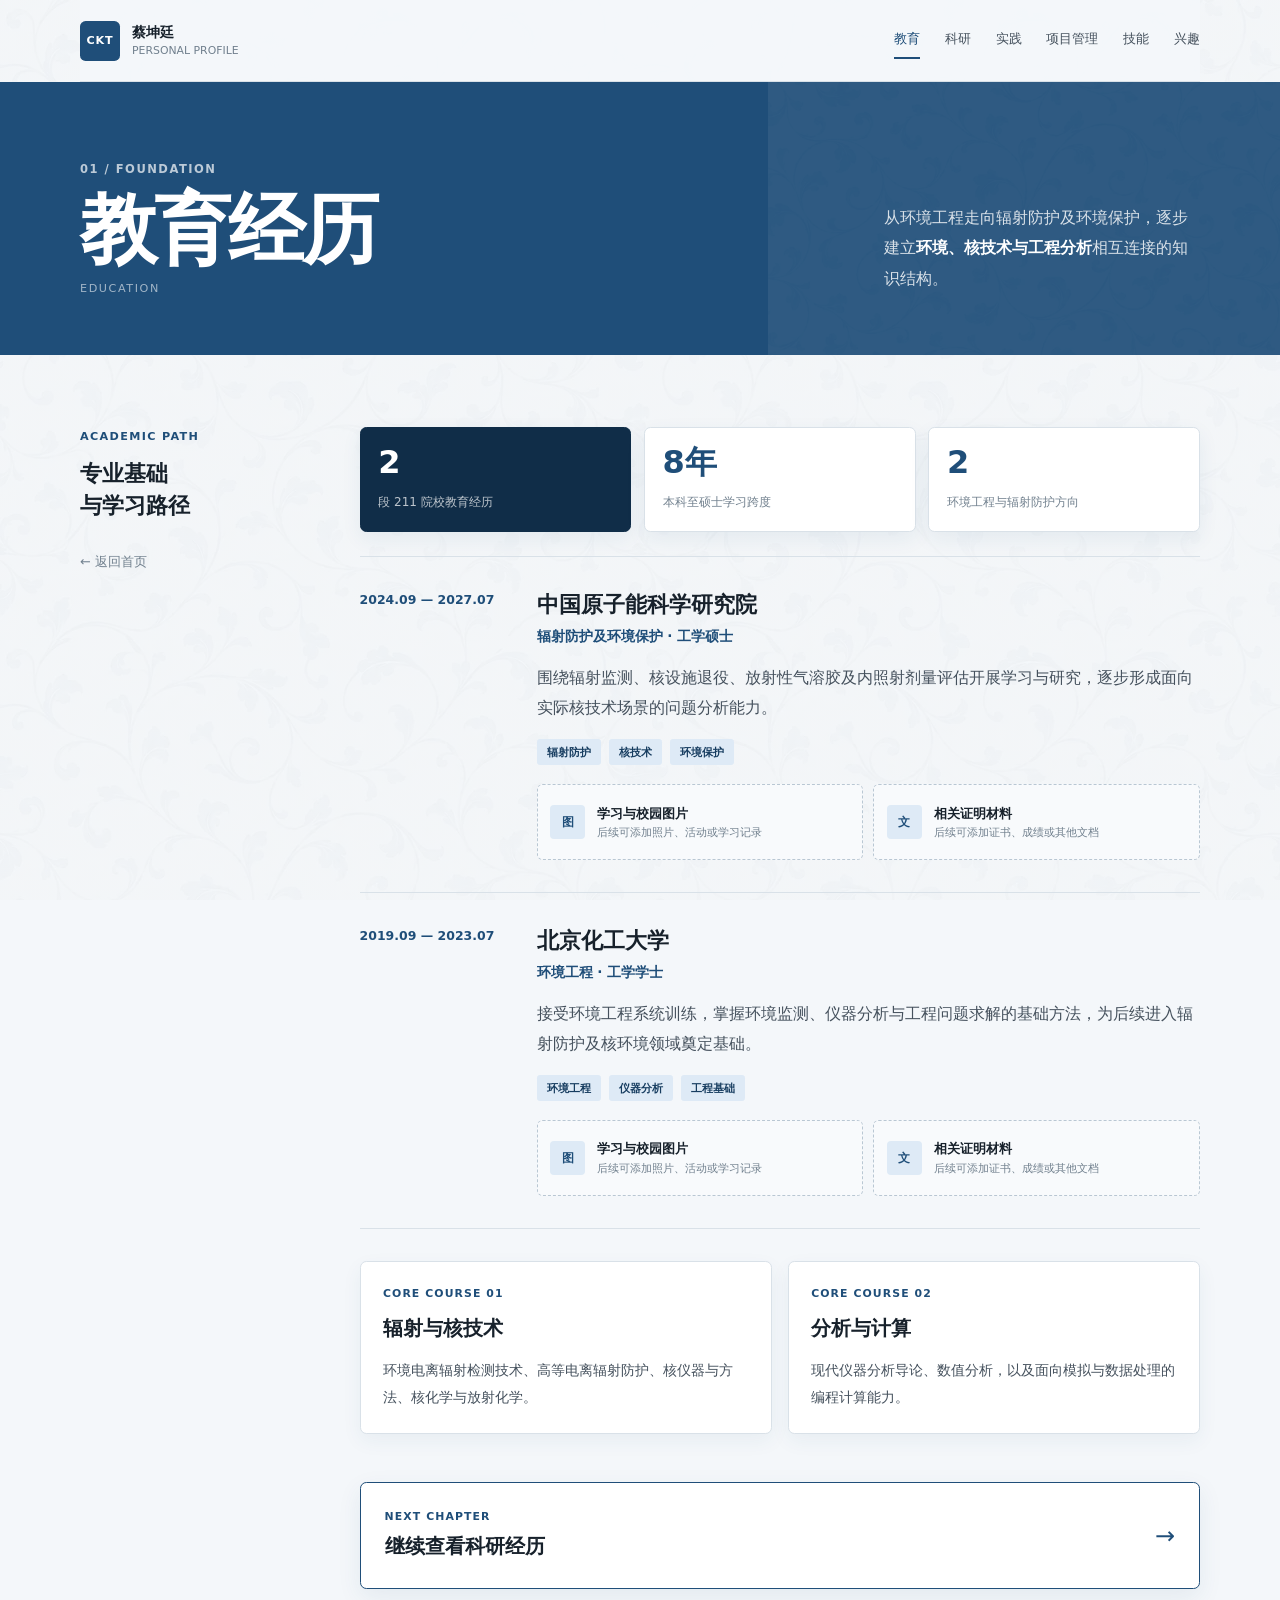
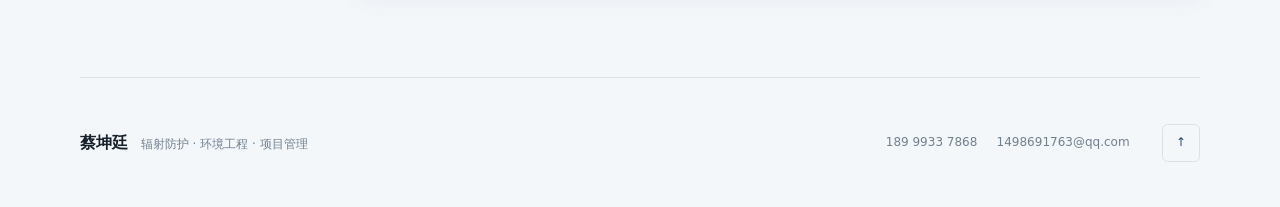
==== education.html @ 37e2d6f7 "Add personal resume website" ====
<!doctype html>
<html lang="zh-CN">
<head>
  <meta charset="utf-8">
  <meta name="viewport" content="width=device-width, initial-scale=1">
  <meta name="description" content="蔡坤廷的教育经历与专业课程。">
  <meta name="theme-color" content="#f6f9fc">
  <title>教育经历｜蔡坤廷</title>
  <link rel="icon" type="image/svg+xml" href="data:image/svg+xml,%3Csvg xmlns='http://www.w3.org/2000/svg' viewBox='0 0 64 64'%3E%3Crect width='64' height='64' rx='14' fill='%231F4E79'/%3E%3Cpath d='M18 17h28v7H26v9h17v7H26v7h20v7H18z' fill='white'/%3E%3C/svg%3E">
  <link rel="stylesheet" href="styles.css">
  <script src="script.js" defer></script>
</head>
<body class="inner-page">
  <header class="site-header">
    <a class="brand" href="index.html" aria-label="返回首页"><span class="brand-mark">CKT</span><span class="brand-text">蔡坤廷<br><small>PERSONAL PROFILE</small></span></a>
    <button class="menu-toggle" type="button" aria-label="打开导航菜单" aria-expanded="false" aria-controls="site-nav"><span></span><span></span></button>
    <nav class="site-nav" id="site-nav" aria-label="主要导航">
      <a href="education.html" aria-current="page">教育</a><a href="research.html">科研</a><a href="practice.html">实践</a><a href="project-management.html">项目管理</a><a href="skills.html">技能</a><a href="interests.html">兴趣</a>
    </nav>
  </header>
  <main>
    <section class="page-hero"><div class="shell page-hero-grid">
      <div><p class="page-kicker">01 / FOUNDATION</p><h1>教育经历<small>EDUCATION</small></h1></div>
      <p class="page-summary">从环境工程走向辐射防护及环境保护，逐步建立<strong>环境、核技术与工程分析</strong>相互连接的知识结构。</p>
    </div></section>
    <section class="shell content-shell">
      <aside class="section-aside"><div><p>ACADEMIC PATH</p><h2>专业基础<br>与学习路径</h2></div><a href="index.html">← 返回首页</a></aside>
      <div>
        <div class="metric-grid"><div class="metric"><strong>2</strong><span>段 211 院校教育经历</span></div><div class="metric"><strong>8年</strong><span>本科至硕士学习跨度</span></div><div class="metric"><strong>2</strong><span>环境工程与辐射防护方向</span></div></div>
        <div class="timeline">
          <article class="timeline-item"><time class="timeline-date">2024.09 — 2027.07</time><div class="timeline-body"><h3>中国原子能科学研究院</h3><h4>辐射防护及环境保护 · 工学硕士</h4><p>围绕辐射监测、核设施退役、放射性气溶胶及内照射剂量评估开展学习与研究，逐步形成面向实际核技术场景的问题分析能力。</p><div class="tag-row"><span class="tag">辐射防护</span><span class="tag">核技术</span><span class="tag">环境保护</span></div><div class="entry-resources"><div class="resource-placeholder resource-image"><span>学习与校园图片</span><small>后续可添加照片、活动或学习记录</small></div><div class="resource-placeholder resource-document"><span>相关证明材料</span><small>后续可添加证书、成绩或其他文档</small></div></div></div></article>
          <article class="timeline-item"><time class="timeline-date">2019.09 — 2023.07</time><div class="timeline-body"><h3>北京化工大学</h3><h4>环境工程 · 工学学士</h4><p>接受环境工程系统训练，掌握环境监测、仪器分析与工程问题求解的基础方法，为后续进入辐射防护及核环境领域奠定基础。</p><div class="tag-row"><span class="tag">环境工程</span><span class="tag">仪器分析</span><span class="tag">工程基础</span></div><div class="entry-resources"><div class="resource-placeholder resource-image"><span>学习与校园图片</span><small>后续可添加照片、活动或学习记录</small></div><div class="resource-placeholder resource-document"><span>相关证明材料</span><small>后续可添加证书、成绩或其他文档</small></div></div></div></article>
        </div>
        <div class="skill-groups" style="margin-top:2rem">
          <article class="skill-group"><p>CORE COURSE 01</p><h3>辐射与核技术</h3><p>环境电离辐射检测技术、高等电离辐射防护、核仪器与方法、核化学与放射化学。</p></article>
          <article class="skill-group"><p>CORE COURSE 02</p><h3>分析与计算</h3><p>现代仪器分析导论、数值分析，以及面向模拟与数据处理的编程计算能力。</p></article>
        </div>
        <a class="next-section" href="research.html"><div><p>NEXT CHAPTER</p><h3>继续查看科研经历</h3></div><span aria-hidden="true">→</span></a>
      </div>
    </section>
  </main>
  <footer class="site-footer shell"><div><strong>蔡坤廷</strong><span>辐射防护 · 环境工程 · 项目管理</span></div><div class="footer-contact"><a href="tel:18999337868">189 9933 7868</a><a href="mailto:1498691763@qq.com">1498691763@qq.com</a></div><a class="back-top" href="#top" aria-label="返回页面顶部">↑</a></footer>
</body>
</html>
---- styles.css ----
:root {
  --blue: #1f4e79;
  --blue-dark: #173d60;
  --blue-deep: #102d48;
  --blue-mid: #356f9c;
  --blue-light: #deeaf6;
  --blue-pale: #edf4f9;
  --brass: #ad8448;
  --ink: #17212b;
  --text: #45515d;
  --muted: #71808e;
  --paper: #f4f7fa;
  --white: #ffffff;
  --line: #d9e1e8;
  --shell: min(1120px, calc(100% - 48px));
}

* { box-sizing: border-box; }
html { scroll-behavior: smooth; }
body {
  margin: 0;
  min-width: 320px;
  color: var(--ink);
  background-color: var(--paper);
  background-image: linear-gradient(rgba(244,247,250,.91), rgba(244,247,250,.91)), url("tang-scroll-pattern.webp");
  background-size: auto, 640px 640px;
  background-attachment: fixed;
  font-family: "Microsoft YaHei", "PingFang SC", "Noto Sans CJK SC", system-ui, sans-serif;
  font-size: 16px;
  line-height: 1.75;
}
a { color: inherit; text-decoration: none; }
button, a { -webkit-tap-highlight-color: transparent; }
button { font: inherit; }
.shell { width: var(--shell); margin-inline: auto; }

.site-header {
  position: relative;
  z-index: 20;
  width: var(--shell);
  min-height: 82px;
  margin: 0 auto;
  display: flex;
  align-items: center;
  justify-content: space-between;
  border-bottom: 1px solid var(--line);
  background: rgba(244,247,250,.94);
}
.brand { display: inline-flex; align-items: center; gap: .75rem; }
.brand-mark {
  width: 2.5rem;
  height: 2.5rem;
  display: grid;
  place-items: center;
  border-radius: .35rem;
  background: var(--blue);
  color: #fff;
  font: 700 .7rem/1 system-ui, sans-serif;
  letter-spacing: .08em;
}
.brand-text { color: var(--ink); font-weight: 700; font-size: .88rem; line-height: 1.2; }
.brand-text small { color: var(--muted); font-size: .68rem; font-weight: 500; }
.site-nav { display: flex; align-items: center; gap: 1.55rem; }
.site-nav a { padding: .35rem 0; color: var(--text); font-size: .82rem; border-bottom: 2px solid transparent; }
.site-nav a:hover, .site-nav a:focus-visible, .site-nav a[aria-current="page"] { color: var(--blue); border-color: var(--blue); }
.menu-toggle {
  display: none;
  width: 2.65rem;
  height: 2.65rem;
  border: 1px solid var(--line);
  border-radius: .35rem;
  background: #fff;
  align-items: center;
  justify-content: center;
  flex-direction: column;
  gap: .35rem;
}
.menu-toggle span { width: 1.15rem; height: 1px; background: var(--ink); }

/* Homepage */
.hero-section { padding: 3.5rem 0; background: var(--blue); color: #fff; }
.simple-hero { display: grid; grid-template-columns: 240px minmax(0, 1fr); gap: clamp(2.5rem, 7vw, 6rem); align-items: center; }
.portrait-wrap { background: #fff; padding: .55rem; box-shadow: 0 18px 44px rgba(5,24,42,.28); }
.portrait-wrap img { display: block; width: 100%; height: auto; aspect-ratio: 3 / 4; object-fit: cover; object-position: center top; }
.hero-copy { max-width: 700px; }
.eyebrow { margin: 0 0 .65rem; color: var(--blue); font-size: .76rem; font-weight: 700; letter-spacing: .12em; }
.hero-section .eyebrow { color: rgba(255,255,255,.72); }
.hero-copy h1 { margin: 0; font-size: clamp(2.8rem, 6vw, 5rem); font-weight: 600; line-height: 1.15; letter-spacing: -.035em; }
.role-line { margin: .55rem 0 0; color: rgba(255,255,255,.8); font-size: 1rem; }
.personal-summary { margin-top: 2rem; padding: 1.25rem 1.35rem; border-left: 3px solid rgba(255,255,255,.75); background: rgba(10,38,62,.25); }
.personal-summary h2 { margin: 0 0 .45rem; font-size: 1rem; font-weight: 700; }
.personal-summary p { margin: 0; color: rgba(255,255,255,.82); line-height: 1.9; }
.contact-row { display: flex; flex-wrap: wrap; gap: .75rem 1.5rem; margin-top: 1.5rem; color: rgba(255,255,255,.84); font-size: .84rem; }
.contact-row a:hover { color: #fff; text-decoration: underline; }

.profile-section { position: relative; padding: 5.5rem 0; }
.section-heading { display: flex; align-items: end; justify-content: space-between; gap: 2rem; margin-bottom: 2rem; }
.section-heading h2 { margin: 0; font-size: clamp(2rem, 4vw, 3rem); font-weight: 600; line-height: 1.25; }
.section-heading h2::after { content: ""; display: block; width: 3rem; height: 3px; margin-top: .8rem; background: var(--brass); }
.section-heading > p { max-width: 330px; margin: 0; color: var(--muted); font-size: .9rem; text-align: right; }
.profile-grid { display: grid; grid-template-columns: repeat(3, 1fr); gap: 1rem; }
.profile-card {
  position: relative;
  min-height: 205px;
  display: flex;
  flex-direction: column;
  justify-content: space-between;
  padding: 1.4rem;
  border: 1px solid var(--line);
  border-radius: .45rem;
  background: var(--white);
  box-shadow: 0 8px 24px rgba(31,78,121,.08);
  transition: transform .2s ease, box-shadow .2s ease, border-color .2s ease;
}
.profile-card:hover { border-color: var(--blue); transform: translateY(-3px); box-shadow: 0 14px 32px rgba(31,78,121,.14); }
.card-index { color: var(--blue); font-size: .72rem; font-weight: 700; }
.profile-card h3 { margin: 0 0 .45rem; font-size: 1.35rem; font-weight: 600; }
.profile-card div > span { color: var(--muted); font-size: .84rem; line-height: 1.7; }
.profile-card i { position: absolute; top: 1.2rem; right: 1.35rem; color: var(--blue); font-style: normal; }
.profile-card:nth-child(2) { border-color: var(--blue-deep); background: var(--blue-deep); color: #fff; }
.profile-card:nth-child(2) .card-index, .profile-card:nth-child(2) i { color: #f0c986; }
.profile-card:nth-child(2) div > span { color: rgba(255,255,255,.7); }
.profile-card:nth-child(4) { border-color: #bdd0df; background: var(--blue-light); }
.home-note { position: relative; overflow: hidden; margin-bottom: 5.5rem; padding: 2rem; border-left: 6px solid var(--brass); background: var(--blue-deep); color: #fff; box-shadow: 0 14px 34px rgba(16,45,72,.18); }
.home-note::after { content: ""; position: absolute; inset: 0 0 0 58%; background: url("tang-scroll-pattern.webp") center / 420px repeat; opacity: .08; mix-blend-mode: screen; pointer-events: none; }
.home-note h2 { margin: 0 0 .55rem; font-size: 1.2rem; }
.home-note p { position: relative; z-index: 1; max-width: 860px; margin: 0; color: rgba(255,255,255,.82); }

/* Interior pages */
.page-hero { position: relative; overflow: hidden; padding: 4.8rem 0 3.8rem; background: var(--blue); color: #fff; }
.page-hero::after { content: ""; position: absolute; top: -30%; right: -8%; width: 48%; height: 170%; background: url("tang-scroll-pattern.webp") center / 470px repeat; opacity: .075; mix-blend-mode: screen; pointer-events: none; }
.page-hero-grid { position: relative; z-index: 1; }
.page-hero-grid { display: grid; grid-template-columns: minmax(0, 1fr) minmax(270px, .45fr); gap: clamp(2.5rem, 8vw, 7rem); align-items: end; }
.page-kicker { margin: 0 0 .8rem; color: rgba(255,255,255,.7); font-size: .72rem; font-weight: 700; letter-spacing: .13em; }
.page-hero h1 { margin: 0; font-size: clamp(3rem, 6vw, 5.5rem); font-weight: 600; line-height: 1; letter-spacing: -.04em; }
.page-hero h1 small { display: block; margin-top: .9rem; color: rgba(255,255,255,.58); font: 500 .7rem/1 system-ui, sans-serif; letter-spacing: .14em; }
.page-summary { margin: 0; color: rgba(255,255,255,.82); line-height: 1.9; }
.page-summary strong { color: #fff; }
.content-shell { display: grid; grid-template-columns: 190px minmax(0, 1fr); gap: clamp(2.5rem, 7vw, 6rem); padding: 4.5rem 0 5.5rem; }
.section-aside { position: sticky; top: 1.5rem; align-self: start; }
.section-aside p { margin: 0 0 .65rem; color: var(--blue); font-size: .7rem; font-weight: 700; letter-spacing: .12em; }
.section-aside h2 { margin: 0; font-size: 1.4rem; font-weight: 600; line-height: 1.45; }
.section-aside a { display: inline-block; margin-top: 1.8rem; color: var(--muted); font-size: .8rem; }
.section-aside a:hover { color: var(--blue); }
.metric-grid { display: grid; grid-template-columns: repeat(3, 1fr); gap: .8rem; margin-bottom: 1.5rem; }
.metric { min-height: 105px; display: flex; flex-direction: column; justify-content: space-between; padding: 1.1rem; border: 1px solid var(--line); border-radius: .4rem; background: #fff; box-shadow: 0 7px 20px rgba(31,78,121,.07); }
.metric strong { color: var(--blue); font-size: 2rem; font-weight: 600; line-height: 1; }
.metric span { color: var(--muted); font-size: .75rem; }
.metric:first-child { border-color: var(--blue-deep); background: var(--blue-deep); }
.metric:first-child strong { color: #fff; }
.metric:first-child span { color: rgba(255,255,255,.72); }
.timeline { border-top: 1px solid var(--line); }
.timeline-item { display: grid; grid-template-columns: 145px minmax(0, 1fr); gap: 2rem; padding: 2rem 0; border-bottom: 1px solid var(--line); }
.timeline-date { color: var(--blue); font-size: .78rem; font-weight: 700; }
.timeline-body h3 { margin: 0; font-size: 1.35rem; font-weight: 600; line-height: 1.5; }
.timeline-body h4 { margin: .25rem 0 0; color: var(--blue); font-size: .85rem; font-weight: 700; }
.timeline-body p { margin: .85rem 0 0; color: var(--text); line-height: 1.9; }
.tag-row { display: flex; flex-wrap: wrap; gap: .45rem; margin-top: 1rem; }
.tag { padding: .2rem .65rem; border-radius: .2rem; background: var(--blue-light); color: var(--blue-dark); font-size: .7rem; font-weight: 700; }
.entry-resources { display: grid; grid-template-columns: 1fr 1fr; gap: .65rem; margin-top: 1.15rem; }
.resource-placeholder {
  min-height: 76px;
  display: grid;
  grid-template-columns: 2.15rem 1fr;
  grid-template-rows: auto auto;
  column-gap: .75rem;
  align-content: center;
  padding: .8rem;
  border: 1px dashed #b9c7d3;
  border-radius: .35rem;
  background: #f8fafc;
}
.resource-placeholder::before {
  grid-row: 1 / 3;
  width: 2.15rem;
  height: 2.15rem;
  display: grid;
  place-items: center;
  align-self: center;
  border-radius: .25rem;
  background: var(--blue-light);
  color: var(--blue);
  font-size: .72rem;
  font-weight: 700;
}
.resource-image::before { content: "图"; }
.resource-document::before { content: "文"; }
.resource-placeholder span { color: var(--ink); font-size: .8rem; font-weight: 700; }
.resource-placeholder small { color: var(--muted); font-size: .7rem; line-height: 1.45; }
.skill-groups { display: grid; grid-template-columns: repeat(2, 1fr); gap: 1rem; }
.skill-group { padding: 1.4rem; border: 1px solid var(--line); border-radius: .4rem; background: #fff; box-shadow: 0 7px 20px rgba(31,78,121,.06); }
.skill-group p:first-child { margin: 0 0 .5rem; color: var(--blue); font-size: .68rem; font-weight: 700; letter-spacing: .1em; }
.skill-group h3 { margin: 0; font-size: 1.25rem; font-weight: 600; }
.skill-group > p:last-child { margin: .7rem 0 0; color: var(--text); font-size: .9rem; line-height: 1.85; }
.note-panel { padding: 1.5rem; border-left: 4px solid var(--brass); background: var(--blue-deep); color: #fff; box-shadow: 0 10px 26px rgba(16,45,72,.14); }
.note-panel h3 { margin: 0; font-size: 1.15rem; }
.note-panel p { margin: .5rem 0 0; color: rgba(255,255,255,.78); }
.next-section { display: grid; grid-template-columns: 1fr auto; align-items: center; gap: 2rem; margin-top: 3rem; padding: 1.5rem; border: 1px solid var(--blue); border-radius: .4rem; background: #fff; color: var(--ink); box-shadow: 0 8px 24px rgba(31,78,121,.08); }
.next-section:hover { background: var(--blue-light); }
.next-section p { margin: 0 0 .2rem; color: var(--blue); font-size: .68rem; font-weight: 700; letter-spacing: .1em; }
.next-section h3 { margin: 0; font-size: 1.25rem; font-weight: 600; }
.next-section > span { color: var(--blue); font-size: 1.5rem; }

.site-footer { min-height: 130px; display: grid; grid-template-columns: 1fr auto auto; align-items: center; gap: 2rem; border-top: 1px solid var(--line); color: var(--muted); }
.site-footer > div:first-child { display: flex; align-items: baseline; gap: .8rem; }
.site-footer strong { color: var(--ink); }
.site-footer span, .site-footer a { font-size: .75rem; }
.footer-contact { display: flex; gap: 1.2rem; }
.footer-contact a:hover { color: var(--blue); }
.back-top { width: 2.4rem; height: 2.4rem; display: grid; place-items: center; border: 1px solid var(--line); border-radius: .35rem; color: var(--blue); }

:focus-visible { outline: 2px solid var(--blue); outline-offset: 3px; }
@media (prefers-reduced-motion: reduce) { *, *::before, *::after { scroll-behavior: auto !important; } }

@media (max-width: 900px) {
  :root { --shell: min(100% - 36px, 740px); }
  .site-header { min-height: 76px; }
  .menu-toggle { display: flex; z-index: 22; }
  .site-nav { position: absolute; top: 66px; right: 0; width: min(320px, calc(100vw - 36px)); display: grid; gap: 0; padding: .55rem; border: 1px solid var(--line); border-radius: .4rem; background: #fff; opacity: 0; visibility: hidden; transform: translateY(-6px); }
  .site-nav.is-open { opacity: 1; visibility: visible; transform: translateY(0); }
  .site-nav a { padding: .8rem; border: 0; }
  .site-nav a:hover { background: var(--blue-light); }
  .menu-toggle[aria-expanded="true"] span:first-child { transform: translateY(3px) rotate(45deg); }
  .menu-toggle[aria-expanded="true"] span:last-child { transform: translateY(-3px) rotate(-45deg); }
  .simple-hero { grid-template-columns: 190px minmax(0, 1fr); gap: 2.5rem; }
  .profile-grid { grid-template-columns: repeat(2, 1fr); }
  .page-hero-grid { grid-template-columns: 1fr; gap: 1.8rem; }
  .content-shell { grid-template-columns: 1fr; gap: 2rem; }
  .section-aside { position: static; display: flex; align-items: end; justify-content: space-between; gap: 2rem; }
  .section-aside a { margin: 0; }
  .site-footer { grid-template-columns: 1fr auto; padding: 1.8rem 0; }
  .footer-contact { grid-column: 1 / -1; grid-row: 2; }
}

@media (max-width: 620px) {
  :root { --shell: calc(100% - 28px); }
  .brand-text { display: none; }
  .hero-section { padding: 2rem 0 2.5rem; }
  .simple-hero { grid-template-columns: 1fr; gap: 1.8rem; }
  .portrait-wrap { width: 150px; padding: .4rem; }
  .hero-copy h1 { font-size: 2.75rem; }
  .role-line { font-size: .9rem; }
  .personal-summary { margin-top: 1.5rem; padding-top: 1.2rem; }
  .personal-summary p { font-size: .94rem; }
  .profile-section { padding: 4rem 0; }
  .section-heading { align-items: start; flex-direction: column; gap: .55rem; }
  .section-heading > p { text-align: left; }
  .profile-grid { grid-template-columns: 1fr; }
  .profile-card { min-height: 175px; }
  .home-note { margin-bottom: 4rem; padding: 1.4rem; }
  .page-hero { padding: 3.5rem 0 3rem; }
  .page-hero h1 { font-size: 3rem; }
  .section-aside { align-items: start; flex-direction: column; gap: .8rem; }
  .metric-grid, .skill-groups { grid-template-columns: 1fr; }
  .timeline-item { grid-template-columns: 1fr; gap: .55rem; }
  .entry-resources { grid-template-columns: 1fr; }
  .site-footer > div:first-child { align-items: flex-start; flex-direction: column; gap: .15rem; }
  .footer-contact { flex-direction: column; gap: .2rem; }
}
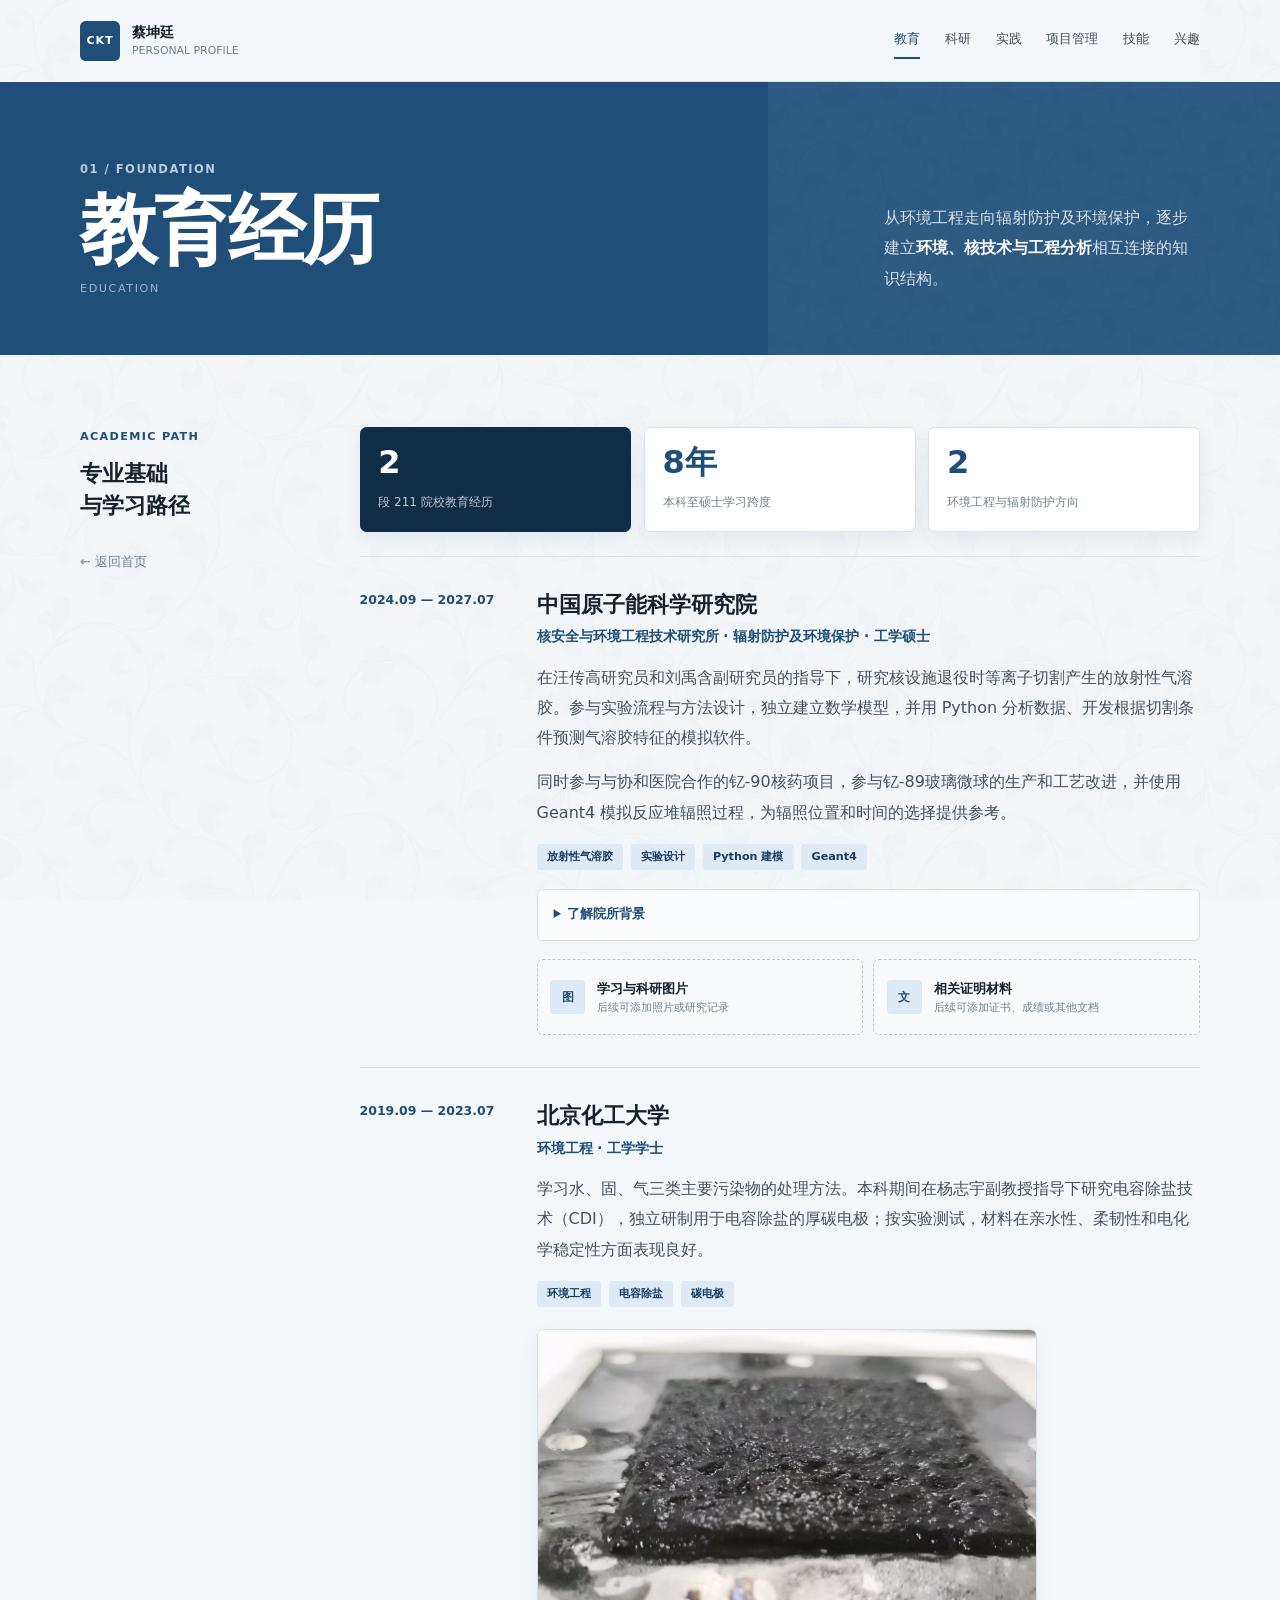
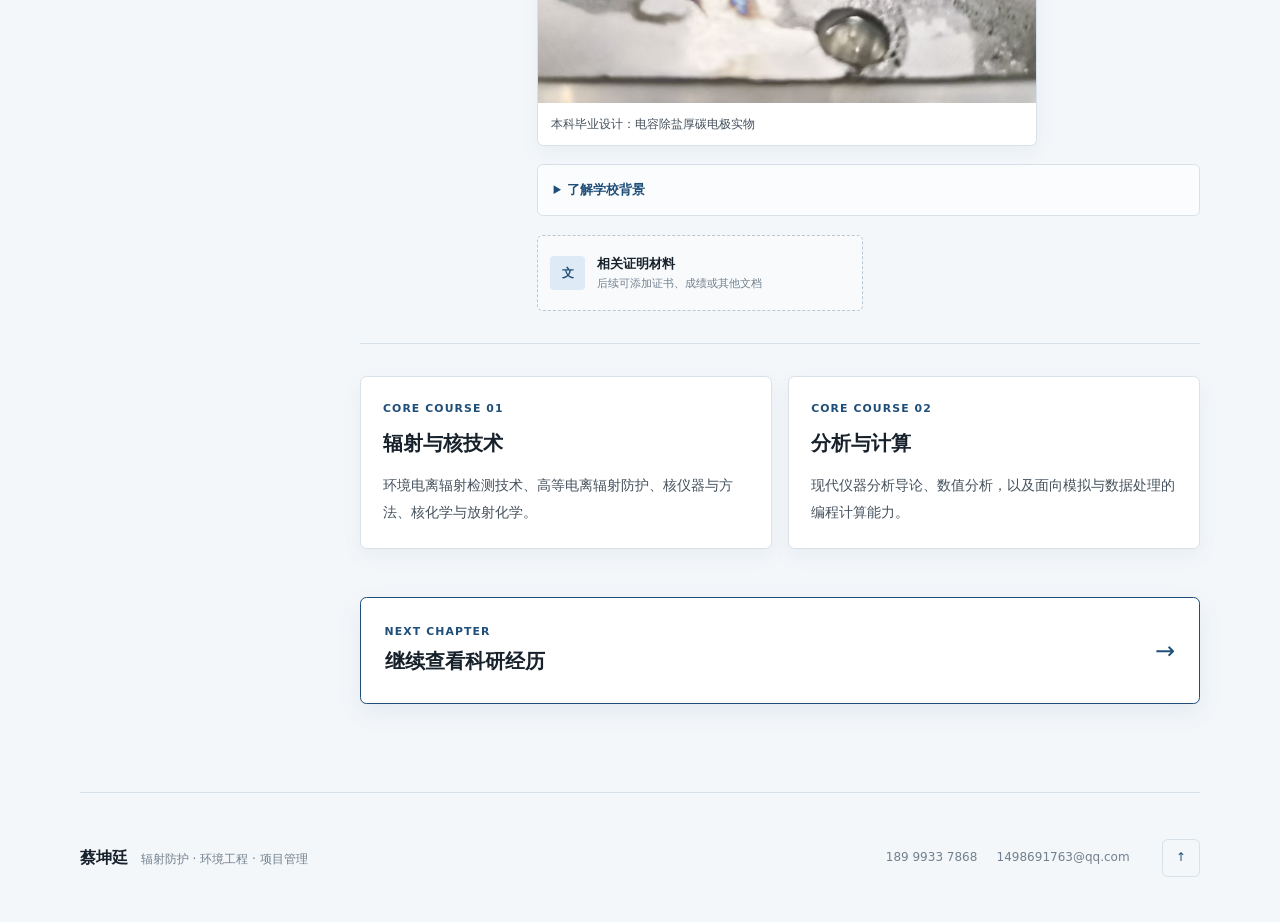
==== commit 23690970: "Add resume experience media and compressed editing sample" ====
--- a/education.html
+++ b/education.html
@@ -28,8 +28,8 @@
       <div>
         <div class="metric-grid"><div class="metric"><strong>2</strong><span>段 211 院校教育经历</span></div><div class="metric"><strong>8年</strong><span>本科至硕士学习跨度</span></div><div class="metric"><strong>2</strong><span>环境工程与辐射防护方向</span></div></div>
         <div class="timeline">
-          <article class="timeline-item"><time class="timeline-date">2024.09 — 2027.07</time><div class="timeline-body"><h3>中国原子能科学研究院</h3><h4>辐射防护及环境保护 · 工学硕士</h4><p>围绕辐射监测、核设施退役、放射性气溶胶及内照射剂量评估开展学习与研究，逐步形成面向实际核技术场景的问题分析能力。</p><div class="tag-row"><span class="tag">辐射防护</span><span class="tag">核技术</span><span class="tag">环境保护</span></div><div class="entry-resources"><div class="resource-placeholder resource-image"><span>学习与校园图片</span><small>后续可添加照片、活动或学习记录</small></div><div class="resource-placeholder resource-document"><span>相关证明材料</span><small>后续可添加证书、成绩或其他文档</small></div></div></div></article>
-          <article class="timeline-item"><time class="timeline-date">2019.09 — 2023.07</time><div class="timeline-body"><h3>北京化工大学</h3><h4>环境工程 · 工学学士</h4><p>接受环境工程系统训练，掌握环境监测、仪器分析与工程问题求解的基础方法，为后续进入辐射防护及核环境领域奠定基础。</p><div class="tag-row"><span class="tag">环境工程</span><span class="tag">仪器分析</span><span class="tag">工程基础</span></div><div class="entry-resources"><div class="resource-placeholder resource-image"><span>学习与校园图片</span><small>后续可添加照片、活动或学习记录</small></div><div class="resource-placeholder resource-document"><span>相关证明材料</span><small>后续可添加证书、成绩或其他文档</small></div></div></div></article>
+          <article class="timeline-item"><time class="timeline-date">2024.09 — 2027.07</time><div class="timeline-body"><h3>中国原子能科学研究院</h3><h4>核安全与环境工程技术研究所 · 辐射防护及环境保护 · 工学硕士</h4><p>在汪传高研究员和刘禹含副研究员的指导下，研究核设施退役时等离子切割产生的放射性气溶胶。参与实验流程与方法设计，独立建立数学模型，并用 Python 分析数据、开发根据切割条件预测气溶胶特征的模拟软件。</p><p>同时参与与协和医院合作的钇-90核药项目，参与钇-89玻璃微球的生产和工艺改进，并使用 Geant4 模拟反应堆辐照过程，为辐照位置和时间的选择提供参考。</p><div class="tag-row"><span class="tag">放射性气溶胶</span><span class="tag">实验设计</span><span class="tag">Python 建模</span><span class="tag">Geant4</span></div><details class="supporting-details"><summary>了解院所背景</summary><p>中国原子能科学研究院创建于1950年，是我国核科学技术的重要科研基地。核安全与环境工程技术研究所于2024年由原核安全研究所和原退役治理工程技术中心重组成立，研究与服务领域包括核与辐射安全、核应急、退役治理及放射性废物处理等。</p></details><div class="entry-resources"><div class="resource-placeholder resource-image"><span>学习与科研图片</span><small>后续可添加照片或研究记录</small></div><div class="resource-placeholder resource-document"><span>相关证明材料</span><small>后续可添加证书、成绩或其他文档</small></div></div></div></article>
+          <article class="timeline-item"><time class="timeline-date">2019.09 — 2023.07</time><div class="timeline-body"><h3>北京化工大学</h3><h4>环境工程 · 工学学士</h4><p>学习水、固、气三类主要污染物的处理方法。本科期间在杨志宇副教授指导下研究电容除盐技术（CDI），独立研制用于电容除盐的厚碳电极；按实验测试，材料在亲水性、柔韧性和电化学稳定性方面表现良好。</p><div class="tag-row"><span class="tag">环境工程</span><span class="tag">电容除盐</span><span class="tag">碳电极</span></div><div class="media-gallery media-gallery--single"><figure><a href="assets/photos/cdi-carbon-electrode.jpg" target="_blank" rel="noopener"><img src="assets/photos/cdi-carbon-electrode.jpg" alt="本科毕业设计研制的电容除盐厚碳电极实物" width="1504" height="1122" loading="lazy" decoding="async"></a><figcaption>本科毕业设计：电容除盐厚碳电极实物</figcaption></figure></div><details class="supporting-details"><summary>了解学校背景</summary><p>北京化工大学创办于1958年，是教育部直属的全国重点大学、国家“211工程”和“双一流”建设高校。</p></details><div class="entry-resources"><div class="resource-placeholder resource-document"><span>相关证明材料</span><small>后续可添加证书、成绩或其他文档</small></div></div></div></article>
         </div>
         <div class="skill-groups" style="margin-top:2rem">
           <article class="skill-group"><p>CORE COURSE 01</p><h3>辐射与核技术</h3><p>环境电离辐射检测技术、高等电离辐射防护、核仪器与方法、核化学与放射化学。</p></article>
--- a/styles.css
+++ b/styles.css
@@ -187,6 +187,18 @@
 .resource-document::before { content: "文"; }
 .resource-placeholder span { color: var(--ink); font-size: .8rem; font-weight: 700; }
 .resource-placeholder small { color: var(--muted); font-size: .7rem; line-height: 1.45; }
+.media-gallery { display: grid; grid-template-columns: repeat(2, minmax(0, 1fr)); gap: .85rem; margin-top: 1.35rem; }
+.media-gallery--single { grid-template-columns: minmax(0, 500px); }
+.media-gallery figure { min-width: 0; margin: 0; overflow: hidden; border: 1px solid var(--line); border-radius: .4rem; background: #fff; box-shadow: 0 7px 20px rgba(31,78,121,.06); }
+.media-gallery a { display: block; aspect-ratio: 4 / 3; overflow: hidden; background: var(--blue-pale); }
+.media-gallery img { display: block; width: 100%; height: 100%; object-fit: cover; transition: transform .2s ease; }
+.media-gallery a:hover img { transform: scale(1.025); }
+.media-gallery figcaption { padding: .7rem .85rem; color: var(--text); font-size: .78rem; line-height: 1.55; }
+.media-gallery--poster a { aspect-ratio: 3 / 4; }
+.media-gallery--poster img { object-fit: contain; }
+.supporting-details { margin-top: 1.15rem; padding: .85rem 1rem; border: 1px solid var(--line); border-radius: .35rem; background: rgba(255,255,255,.7); }
+.supporting-details summary { color: var(--blue); font-size: .82rem; font-weight: 700; cursor: pointer; }
+.supporting-details p { margin: .7rem 0 0; font-size: .88rem; }
 .skill-groups { display: grid; grid-template-columns: repeat(2, 1fr); gap: 1rem; }
 .skill-group { padding: 1.4rem; border: 1px solid var(--line); border-radius: .4rem; background: #fff; box-shadow: 0 7px 20px rgba(31,78,121,.06); }
 .skill-group p:first-child { margin: 0 0 .5rem; color: var(--blue); font-size: .68rem; font-weight: 700; letter-spacing: .1em; }
@@ -195,6 +207,13 @@
 .note-panel { padding: 1.5rem; border-left: 4px solid var(--brass); background: var(--blue-deep); color: #fff; box-shadow: 0 10px 26px rgba(16,45,72,.14); }
 .note-panel h3 { margin: 0; font-size: 1.15rem; }
 .note-panel p { margin: .5rem 0 0; color: rgba(255,255,255,.78); }
+.work-sample { margin-top: 2.5rem; padding: 1.4rem; border: 1px solid var(--line); border-radius: .45rem; background: #fff; box-shadow: 0 8px 24px rgba(31,78,121,.08); }
+.work-sample-heading { display: flex; align-items: end; justify-content: space-between; gap: 1rem; }
+.work-sample .page-kicker { margin-bottom: .25rem; color: var(--blue); }
+.work-sample h3 { margin: 0; font-size: 1.4rem; line-height: 1.4; }
+.work-sample-heading > span { color: var(--muted); font-size: .78rem; white-space: nowrap; }
+.work-sample > p { max-width: 700px; margin: .75rem 0 1.1rem; color: var(--text); font-size: .9rem; }
+.work-sample video { display: block; width: 100%; height: auto; aspect-ratio: 16 / 9; border-radius: .25rem; background: #0e1720; }
 .next-section { display: grid; grid-template-columns: 1fr auto; align-items: center; gap: 2rem; margin-top: 3rem; padding: 1.5rem; border: 1px solid var(--blue); border-radius: .4rem; background: #fff; color: var(--ink); box-shadow: 0 8px 24px rgba(31,78,121,.08); }
 .next-section:hover { background: var(--blue-light); }
 .next-section p { margin: 0 0 .2rem; color: var(--blue); font-size: .68rem; font-weight: 700; letter-spacing: .1em; }
@@ -254,6 +273,10 @@
   .metric-grid, .skill-groups { grid-template-columns: 1fr; }
   .timeline-item { grid-template-columns: 1fr; gap: .55rem; }
   .entry-resources { grid-template-columns: 1fr; }
+  .media-gallery { grid-template-columns: 1fr; }
+  .media-gallery--single { grid-template-columns: 1fr; }
+  .work-sample { padding: 1rem; }
+  .work-sample-heading { align-items: start; flex-direction: column; gap: .25rem; }
   .site-footer > div:first-child { align-items: flex-start; flex-direction: column; gap: .15rem; }
   .footer-contact { flex-direction: column; gap: .2rem; }
 }
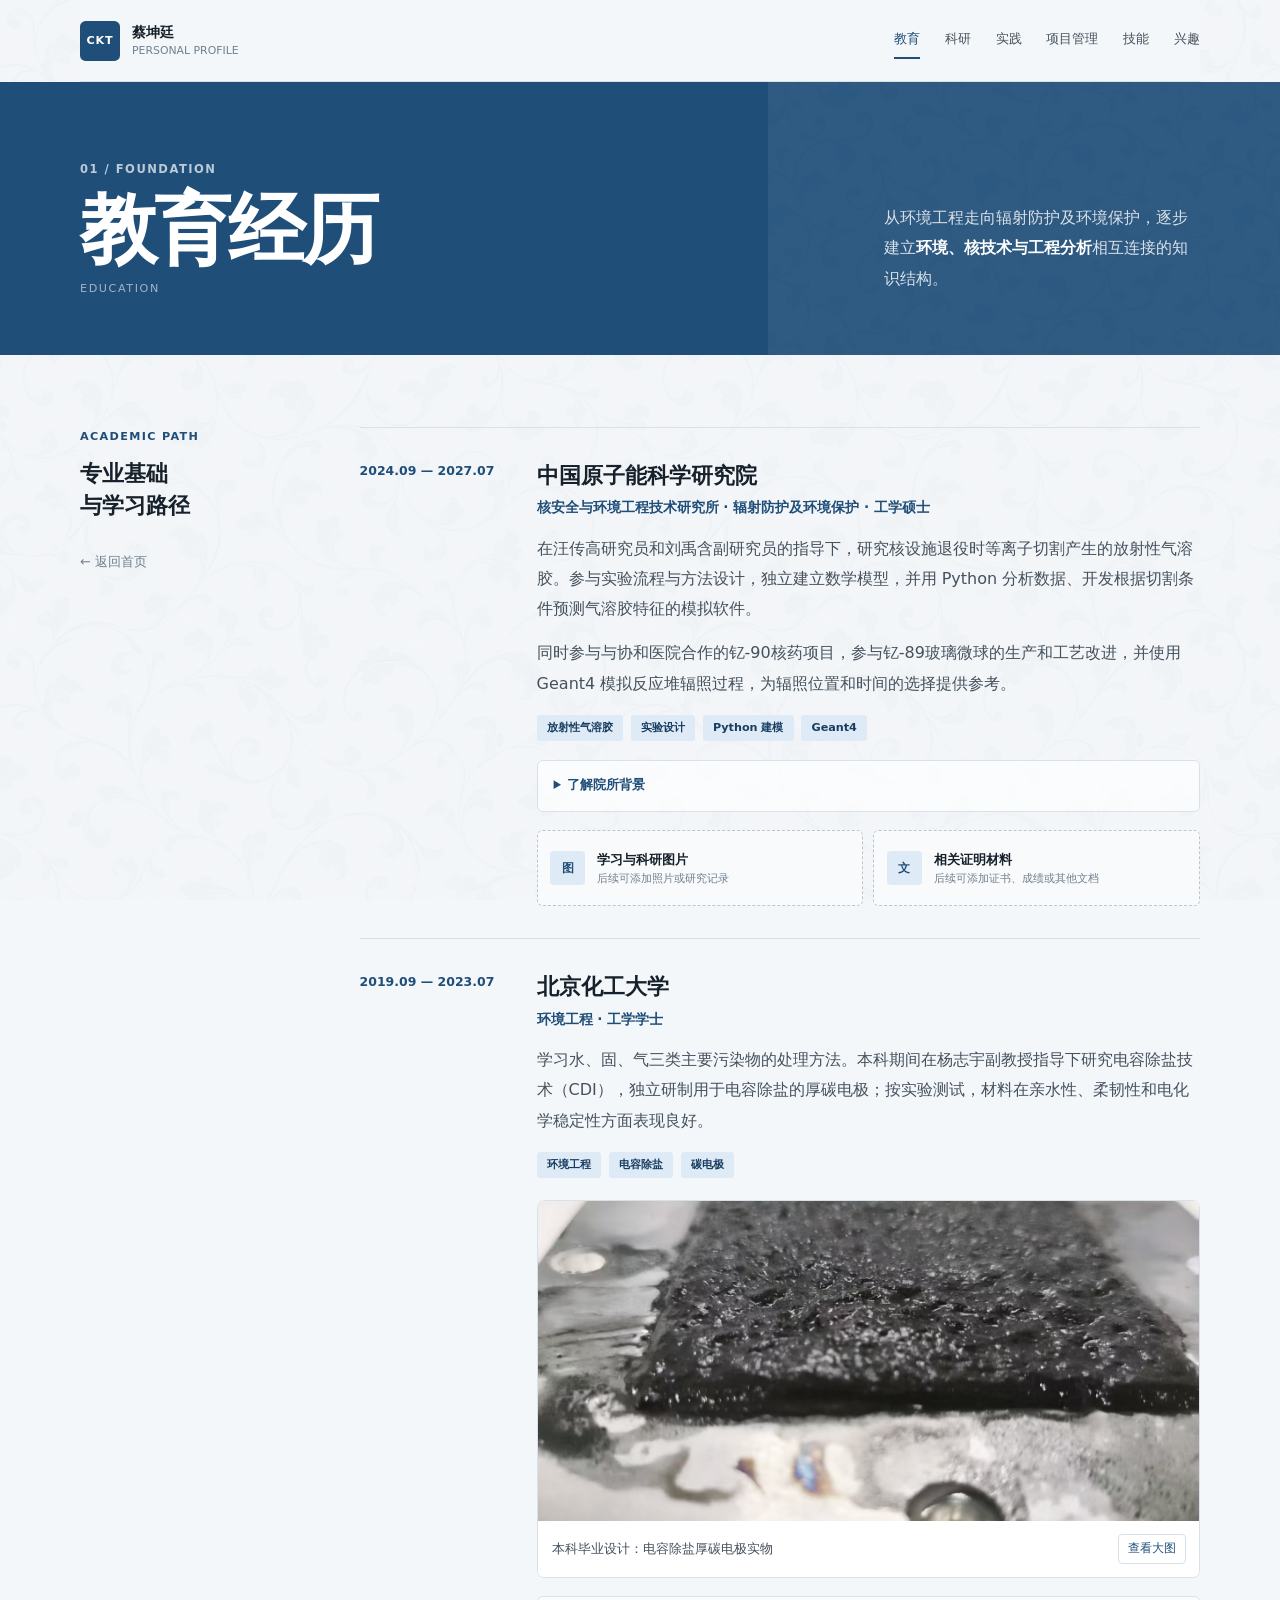
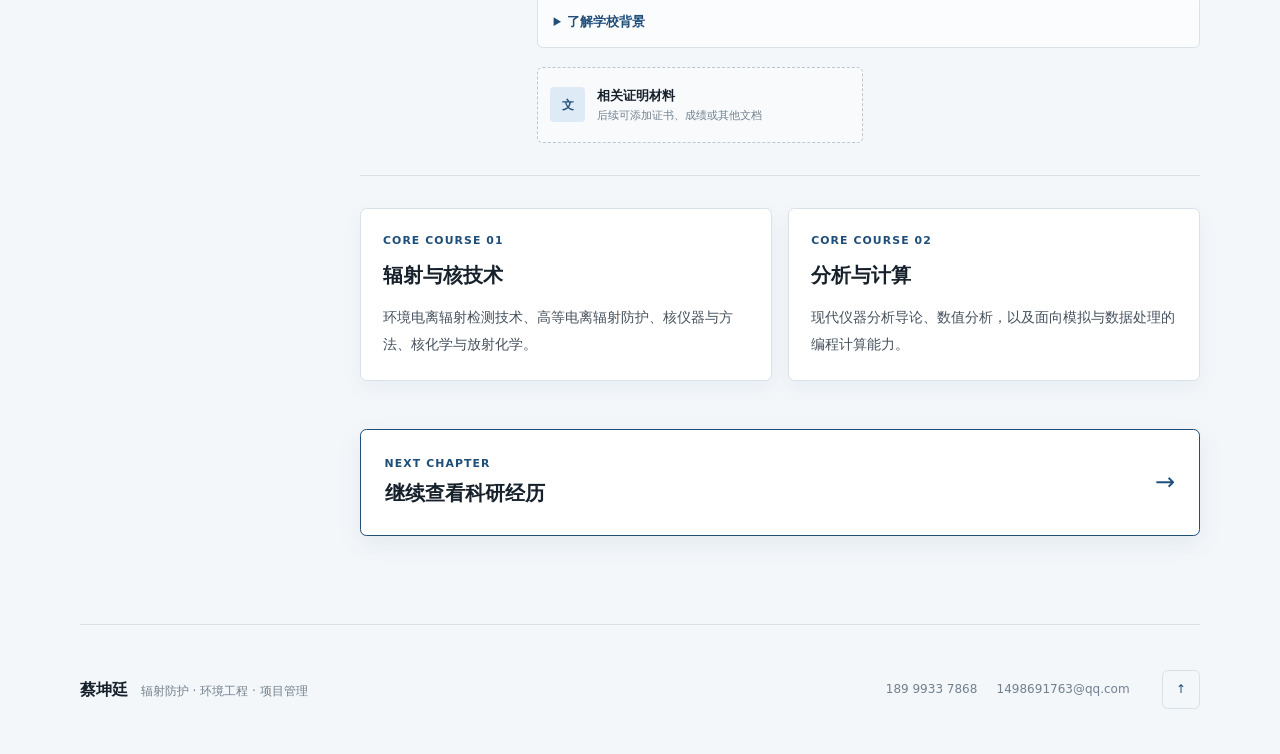
==== commit a8a57ab2: "Refine project page and add interactive media galleries" ====
--- a/education.html
+++ b/education.html
@@ -7,8 +7,8 @@
   <meta name="theme-color" content="#f6f9fc">
   <title>教育经历｜蔡坤廷</title>
   <link rel="icon" type="image/svg+xml" href="data:image/svg+xml,%3Csvg xmlns='http://www.w3.org/2000/svg' viewBox='0 0 64 64'%3E%3Crect width='64' height='64' rx='14' fill='%231F4E79'/%3E%3Cpath d='M18 17h28v7H26v9h17v7H26v7h20v7H18z' fill='white'/%3E%3C/svg%3E">
-  <link rel="stylesheet" href="styles.css">
-  <script src="script.js" defer></script>
+<link rel="stylesheet" href="styles.css?v=4">
+<script src="script.js?v=3" defer></script>
 </head>
 <body class="inner-page">
   <header class="site-header">
@@ -26,10 +26,9 @@
     <section class="shell content-shell">
       <aside class="section-aside"><div><p>ACADEMIC PATH</p><h2>专业基础<br>与学习路径</h2></div><a href="index.html">← 返回首页</a></aside>
       <div>
-        <div class="metric-grid"><div class="metric"><strong>2</strong><span>段 211 院校教育经历</span></div><div class="metric"><strong>8年</strong><span>本科至硕士学习跨度</span></div><div class="metric"><strong>2</strong><span>环境工程与辐射防护方向</span></div></div>
         <div class="timeline">
           <article class="timeline-item"><time class="timeline-date">2024.09 — 2027.07</time><div class="timeline-body"><h3>中国原子能科学研究院</h3><h4>核安全与环境工程技术研究所 · 辐射防护及环境保护 · 工学硕士</h4><p>在汪传高研究员和刘禹含副研究员的指导下，研究核设施退役时等离子切割产生的放射性气溶胶。参与实验流程与方法设计，独立建立数学模型，并用 Python 分析数据、开发根据切割条件预测气溶胶特征的模拟软件。</p><p>同时参与与协和医院合作的钇-90核药项目，参与钇-89玻璃微球的生产和工艺改进，并使用 Geant4 模拟反应堆辐照过程，为辐照位置和时间的选择提供参考。</p><div class="tag-row"><span class="tag">放射性气溶胶</span><span class="tag">实验设计</span><span class="tag">Python 建模</span><span class="tag">Geant4</span></div><details class="supporting-details"><summary>了解院所背景</summary><p>中国原子能科学研究院创建于1950年，是我国核科学技术的重要科研基地。核安全与环境工程技术研究所于2024年由原核安全研究所和原退役治理工程技术中心重组成立，研究与服务领域包括核与辐射安全、核应急、退役治理及放射性废物处理等。</p></details><div class="entry-resources"><div class="resource-placeholder resource-image"><span>学习与科研图片</span><small>后续可添加照片或研究记录</small></div><div class="resource-placeholder resource-document"><span>相关证明材料</span><small>后续可添加证书、成绩或其他文档</small></div></div></div></article>
-          <article class="timeline-item"><time class="timeline-date">2019.09 — 2023.07</time><div class="timeline-body"><h3>北京化工大学</h3><h4>环境工程 · 工学学士</h4><p>学习水、固、气三类主要污染物的处理方法。本科期间在杨志宇副教授指导下研究电容除盐技术（CDI），独立研制用于电容除盐的厚碳电极；按实验测试，材料在亲水性、柔韧性和电化学稳定性方面表现良好。</p><div class="tag-row"><span class="tag">环境工程</span><span class="tag">电容除盐</span><span class="tag">碳电极</span></div><div class="media-gallery media-gallery--single"><figure><a href="assets/photos/cdi-carbon-electrode.jpg" target="_blank" rel="noopener"><img src="assets/photos/cdi-carbon-electrode.jpg" alt="本科毕业设计研制的电容除盐厚碳电极实物" width="1504" height="1122" loading="lazy" decoding="async"></a><figcaption>本科毕业设计：电容除盐厚碳电极实物</figcaption></figure></div><details class="supporting-details"><summary>了解学校背景</summary><p>北京化工大学创办于1958年，是教育部直属的全国重点大学、国家“211工程”和“双一流”建设高校。</p></details><div class="entry-resources"><div class="resource-placeholder resource-document"><span>相关证明材料</span><small>后续可添加证书、成绩或其他文档</small></div></div></div></article>
+          <article class="timeline-item"><time class="timeline-date">2019.09 — 2023.07</time><div class="timeline-body"><h3>北京化工大学</h3><h4>环境工程 · 工学学士</h4><p>学习水、固、气三类主要污染物的处理方法。本科期间在杨志宇副教授指导下研究电容除盐技术（CDI），独立研制用于电容除盐的厚碳电极；按实验测试，材料在亲水性、柔韧性和电化学稳定性方面表现良好。</p><div class="tag-row"><span class="tag">环境工程</span><span class="tag">电容除盐</span><span class="tag">碳电极</span></div><div class="media-gallery" aria-label="本科毕业设计图片"><figure><img src="assets/photos/cdi-carbon-electrode.jpg" alt="本科毕业设计研制的电容除盐厚碳电极实物" width="1504" height="1122" loading="lazy" decoding="async"><figcaption>本科毕业设计：电容除盐厚碳电极实物</figcaption></figure></div><details class="supporting-details"><summary>了解学校背景</summary><p>北京化工大学创办于1958年，是教育部直属的全国重点大学、国家“211工程”和“双一流”建设高校。</p></details><div class="entry-resources"><div class="resource-placeholder resource-document"><span>相关证明材料</span><small>后续可添加证书、成绩或其他文档</small></div></div></div></article>
         </div>
         <div class="skill-groups" style="margin-top:2rem">
           <article class="skill-group"><p>CORE COURSE 01</p><h3>辐射与核技术</h3><p>环境电离辐射检测技术、高等电离辐射防护、核仪器与方法、核化学与放射化学。</p></article>
--- a/styles.css
+++ b/styles.css
@@ -122,7 +122,7 @@
 .profile-card:nth-child(2) div > span { color: rgba(255,255,255,.7); }
 .profile-card:nth-child(4) { border-color: #bdd0df; background: var(--blue-light); }
 .home-note { position: relative; overflow: hidden; margin-bottom: 5.5rem; padding: 2rem; border-left: 6px solid var(--brass); background: var(--blue-deep); color: #fff; box-shadow: 0 14px 34px rgba(16,45,72,.18); }
-.home-note::after { content: ""; position: absolute; inset: 0 0 0 58%; background: url("tang-scroll-pattern.webp") center / 420px repeat; opacity: .08; mix-blend-mode: screen; pointer-events: none; }
+.home-note::after { content: ""; position: absolute; inset: 0; background: url("tang-scroll-pattern.webp") center / 420px repeat; opacity: .08; mix-blend-mode: screen; pointer-events: none; }
 .home-note h2 { margin: 0 0 .55rem; font-size: 1.2rem; }
 .home-note p { position: relative; z-index: 1; max-width: 860px; margin: 0; color: rgba(255,255,255,.82); }
 
@@ -137,6 +137,7 @@
 .page-summary { margin: 0; color: rgba(255,255,255,.82); line-height: 1.9; }
 .page-summary strong { color: #fff; }
 .content-shell { display: grid; grid-template-columns: 190px minmax(0, 1fr); gap: clamp(2.5rem, 7vw, 6rem); padding: 4.5rem 0 5.5rem; }
+.content-shell > div { min-width: 0; }
 .section-aside { position: sticky; top: 1.5rem; align-self: start; }
 .section-aside p { margin: 0 0 .65rem; color: var(--blue); font-size: .7rem; font-weight: 700; letter-spacing: .12em; }
 .section-aside h2 { margin: 0; font-size: 1.4rem; font-weight: 600; line-height: 1.45; }
@@ -150,8 +151,9 @@
 .metric:first-child strong { color: #fff; }
 .metric:first-child span { color: rgba(255,255,255,.72); }
 .timeline { border-top: 1px solid var(--line); }
-.timeline-item { display: grid; grid-template-columns: 145px minmax(0, 1fr); gap: 2rem; padding: 2rem 0; border-bottom: 1px solid var(--line); }
+.timeline-item { display: grid; grid-template-columns: 145px minmax(0, 1fr); gap: 2rem; min-width: 0; padding: 2rem 0; border-bottom: 1px solid var(--line); }
 .timeline-date { color: var(--blue); font-size: .78rem; font-weight: 700; }
+.timeline-body { min-width: 0; }
 .timeline-body h3 { margin: 0; font-size: 1.35rem; font-weight: 600; line-height: 1.5; }
 .timeline-body h4 { margin: .25rem 0 0; color: var(--blue); font-size: .85rem; font-weight: 700; }
 .timeline-body p { margin: .85rem 0 0; color: var(--text); line-height: 1.9; }
@@ -187,15 +189,29 @@
 .resource-document::before { content: "文"; }
 .resource-placeholder span { color: var(--ink); font-size: .8rem; font-weight: 700; }
 .resource-placeholder small { color: var(--muted); font-size: .7rem; line-height: 1.45; }
-.media-gallery { display: grid; grid-template-columns: repeat(2, minmax(0, 1fr)); gap: .85rem; margin-top: 1.35rem; }
-.media-gallery--single { grid-template-columns: minmax(0, 500px); }
-.media-gallery figure { min-width: 0; margin: 0; overflow: hidden; border: 1px solid var(--line); border-radius: .4rem; background: #fff; box-shadow: 0 7px 20px rgba(31,78,121,.06); }
-.media-gallery a { display: block; aspect-ratio: 4 / 3; overflow: hidden; background: var(--blue-pale); }
-.media-gallery img { display: block; width: 100%; height: 100%; object-fit: cover; transition: transform .2s ease; }
-.media-gallery a:hover img { transform: scale(1.025); }
-.media-gallery figcaption { padding: .7rem .85rem; color: var(--text); font-size: .78rem; line-height: 1.55; }
-.media-gallery--poster a { aspect-ratio: 3 / 4; }
-.media-gallery--poster img { object-fit: contain; }
+.media-gallery { position: relative; width: 100%; max-width: 100%; margin-top: 1.35rem; overflow: hidden; border-radius: .45rem; }
+.carousel-track { display: flex; align-items: stretch; gap: .85rem; transition: transform .55s ease; will-change: transform; }
+.media-gallery figure { flex: 0 0 50%; min-width: 0; margin: 0; overflow: hidden; border: 1px solid var(--line); border-radius: .4rem; background: #fff; opacity: .48; filter: blur(3px); transform: scale(.93); transition: opacity .55s ease, filter .55s ease, transform .55s ease; }
+.media-gallery figure.is-active { opacity: 1; filter: none; transform: scale(1); box-shadow: 0 10px 28px rgba(31,78,121,.14); }
+.media-gallery.is-single figure { flex-basis: 100%; }
+.media-gallery img { display: block; width: 100%; height: clamp(260px, 30vw, 320px); object-fit: cover; background: var(--blue-pale); cursor: zoom-in; transition: transform .2s ease; }
+.media-gallery img:hover { transform: scale(1.015); }
+.media-gallery--document img { height: clamp(350px, 48vw, 560px); object-fit: contain; }
+.media-gallery figcaption { display: flex; justify-content: space-between; align-items: center; gap: 1rem; min-height: 3.5rem; padding: .65rem .85rem; color: var(--text); font-size: .8rem; line-height: 1.5; }
+.gallery-open { flex: none; padding: .3rem .55rem; border: 1px solid var(--line); border-radius: .25rem; background: #fff; color: var(--blue); font-size: .74rem; cursor: pointer; }
+.gallery-open:hover { border-color: var(--blue); background: var(--blue-pale); }
+.carousel-controls { position: absolute; inset: 0; pointer-events: none; }
+.carousel-controls button { position: absolute; z-index: 2; top: 45%; width: 2.8rem; height: 3.5rem; border: 0; border-radius: .3rem; background: rgba(16,45,72,.56); color: #fff; font-size: 1.5rem; transform: translateY(-50%); cursor: pointer; pointer-events: auto; }
+.carousel-controls button:hover, .carousel-controls button:focus-visible { background: rgba(16,45,72,.83); }
+.carousel-prev { left: .7rem; }
+.carousel-next { right: .7rem; }
+.carousel-count { position: absolute; z-index: 2; bottom: 4.2rem; left: 50%; padding: .15rem .55rem; border-radius: 2rem; background: rgba(16,45,72,.58); color: #fff; font-size: .72rem; transform: translateX(-50%); }
+.gallery-heading { margin: 1.7rem 0 -.6rem; color: var(--blue-dark); font-size: .9rem; }
+.interest-story { margin-bottom: 3rem; }
+.interest-story + .interest-story { padding-top: 2.3rem; border-top: 1px solid var(--line); }
+.interest-story .page-kicker { margin-bottom: .25rem; color: var(--blue); }
+.interest-story h3 { margin: 0; font-size: 1.6rem; }
+.interest-story > p:not(.page-kicker) { margin: .35rem 0 0; color: var(--text); }
 .supporting-details { margin-top: 1.15rem; padding: .85rem 1rem; border: 1px solid var(--line); border-radius: .35rem; background: rgba(255,255,255,.7); }
 .supporting-details summary { color: var(--blue); font-size: .82rem; font-weight: 700; cursor: pointer; }
 .supporting-details p { margin: .7rem 0 0; font-size: .88rem; }
@@ -214,6 +230,20 @@
 .work-sample-heading > span { color: var(--muted); font-size: .78rem; white-space: nowrap; }
 .work-sample > p { max-width: 700px; margin: .75rem 0 1.1rem; color: var(--text); font-size: .9rem; }
 .work-sample video { display: block; width: 100%; height: auto; aspect-ratio: 16 / 9; border-radius: .25rem; background: #0e1720; }
+.sample-video { cursor: pointer; }
+.video-controls { display: flex; align-items: center; gap: .65rem; margin-top: .45rem; padding: .55rem .7rem; border-radius: .3rem; background: var(--blue-deep); color: #fff; }
+.video-controls button { flex: none; min-height: 2.2rem; padding: .3rem .65rem; border: 1px solid rgba(255,255,255,.35); border-radius: .25rem; background: transparent; color: #fff; font-size: .75rem; cursor: pointer; }
+.video-controls button:hover { background: rgba(255,255,255,.15); }
+.video-seek { flex: 1; min-width: 0; accent-color: #e5b46e; cursor: pointer; }
+.video-time { flex: none; color: rgba(255,255,255,.83); font-size: .72rem; font-variant-numeric: tabular-nums; white-space: nowrap; }
+.video-error { color: #9f2f2f !important; }
+.detail-shell { padding: 2.5rem 0 5rem; }
+.detail-back { display: inline-flex; align-items: center; gap: .35rem; margin-bottom: 1.2rem; color: var(--blue); font-size: .86rem; }
+.detail-shell h1 { margin: 0 0 1.3rem; font-size: clamp(1.5rem, 3vw, 2.2rem); }
+.detail-image-wrap { display: grid; place-items: center; min-height: 60vh; padding: 1rem; overflow: auto; border: 1px solid var(--line); border-radius: .4rem; background: #fff; box-shadow: 0 10px 30px rgba(31,78,121,.08); }
+.detail-image-wrap img { max-width: 100%; max-height: 82vh; width: auto; height: auto; object-fit: contain; cursor: zoom-in; }
+.detail-image-wrap img.is-zoomed { max-width: none; max-height: none; cursor: zoom-out; }
+#detail-hint { color: var(--muted); font-size: .8rem; }
 .next-section { display: grid; grid-template-columns: 1fr auto; align-items: center; gap: 2rem; margin-top: 3rem; padding: 1.5rem; border: 1px solid var(--blue); border-radius: .4rem; background: #fff; color: var(--ink); box-shadow: 0 8px 24px rgba(31,78,121,.08); }
 .next-section:hover { background: var(--blue-light); }
 .next-section p { margin: 0 0 .2rem; color: var(--blue); font-size: .68rem; font-weight: 700; letter-spacing: .1em; }
@@ -273,10 +303,18 @@
   .metric-grid, .skill-groups { grid-template-columns: 1fr; }
   .timeline-item { grid-template-columns: 1fr; gap: .55rem; }
   .entry-resources { grid-template-columns: 1fr; }
-  .media-gallery { grid-template-columns: 1fr; }
-  .media-gallery--single { grid-template-columns: 1fr; }
+  .media-gallery figure { flex-basis: 74%; }
+  .media-gallery img { height: 250px; }
+  .media-gallery--document img { height: 390px; }
+  .media-gallery figcaption { align-items: start; flex-direction: column; gap: .25rem; }
+  .carousel-controls button { width: 2.2rem; height: 3rem; }
+  .carousel-prev { left: .2rem; }
+  .carousel-next { right: .2rem; }
   .work-sample { padding: 1rem; }
   .work-sample-heading { align-items: start; flex-direction: column; gap: .25rem; }
+  .video-controls { flex-wrap: wrap; }
+  .video-seek { order: 3; flex-basis: 100%; }
+  .detail-image-wrap { min-height: 45vh; padding: .5rem; }
   .site-footer > div:first-child { align-items: flex-start; flex-direction: column; gap: .15rem; }
   .footer-contact { flex-direction: column; gap: .2rem; }
 }
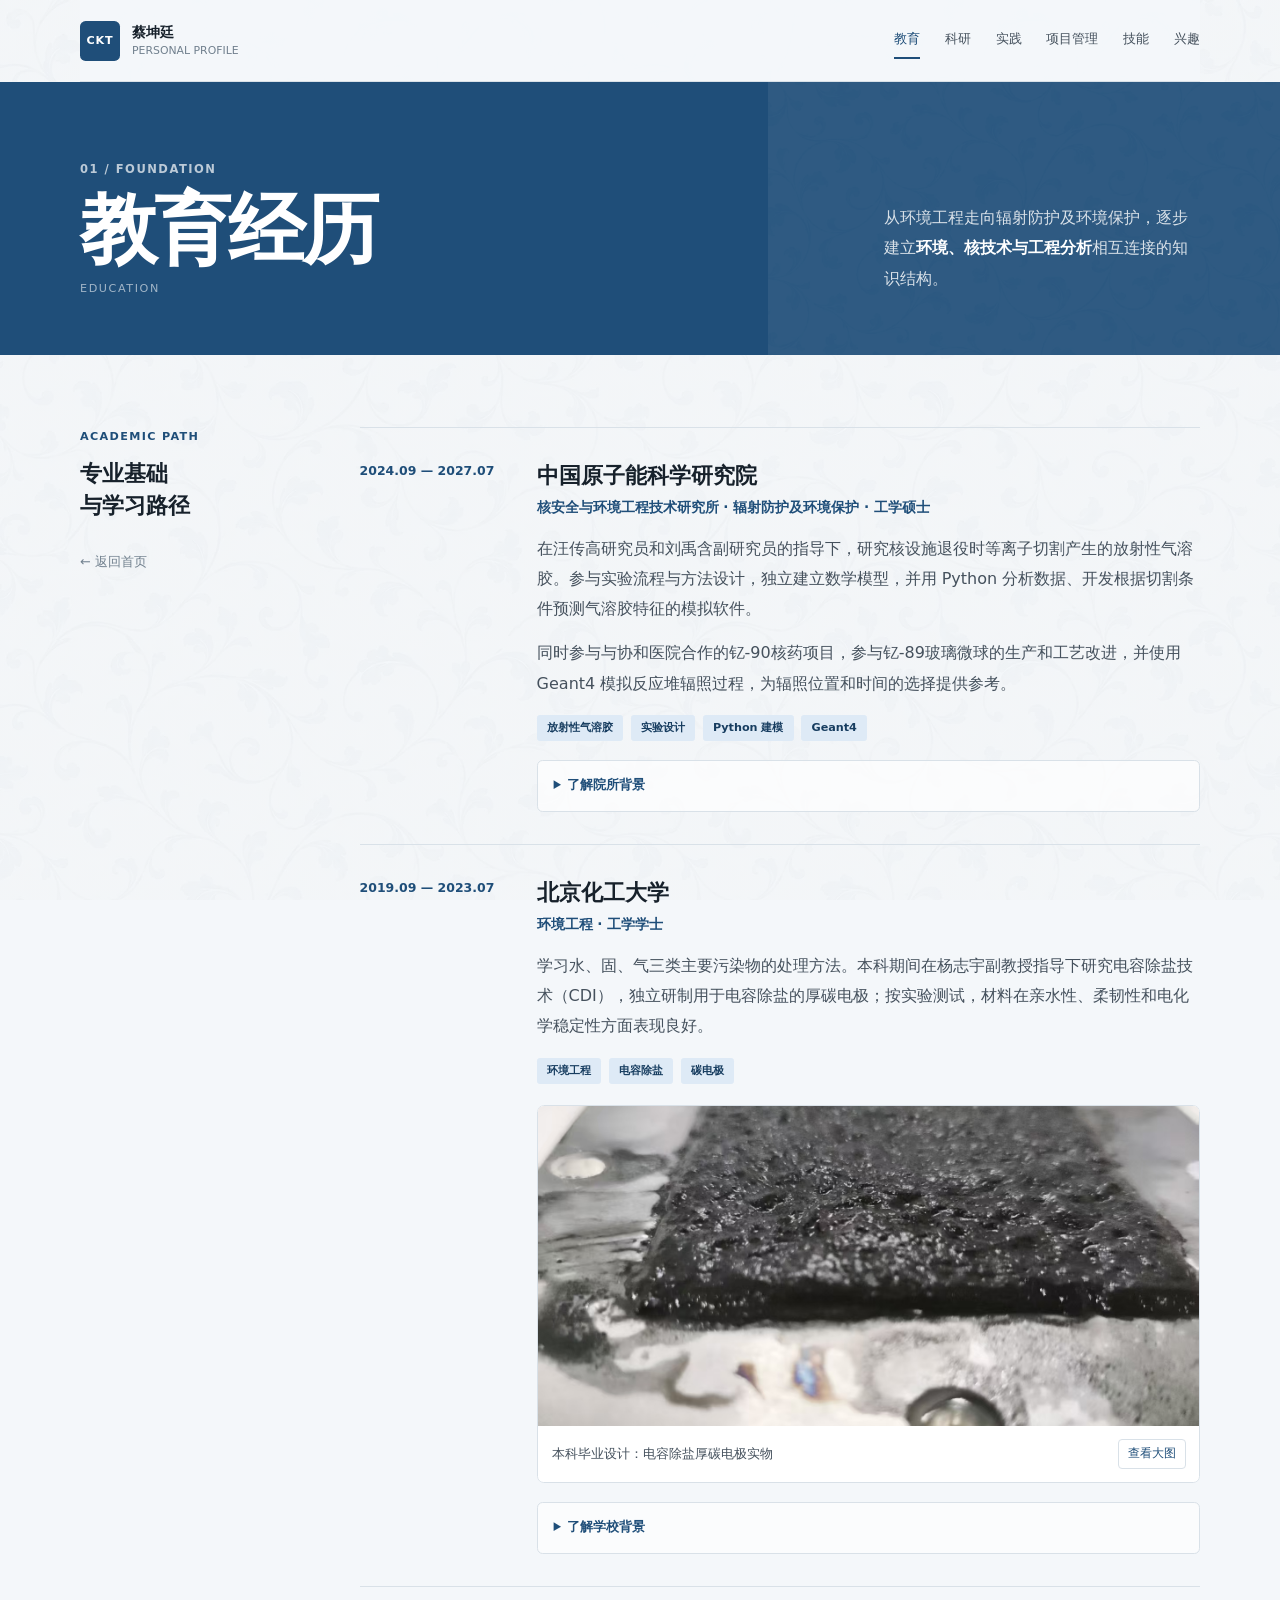
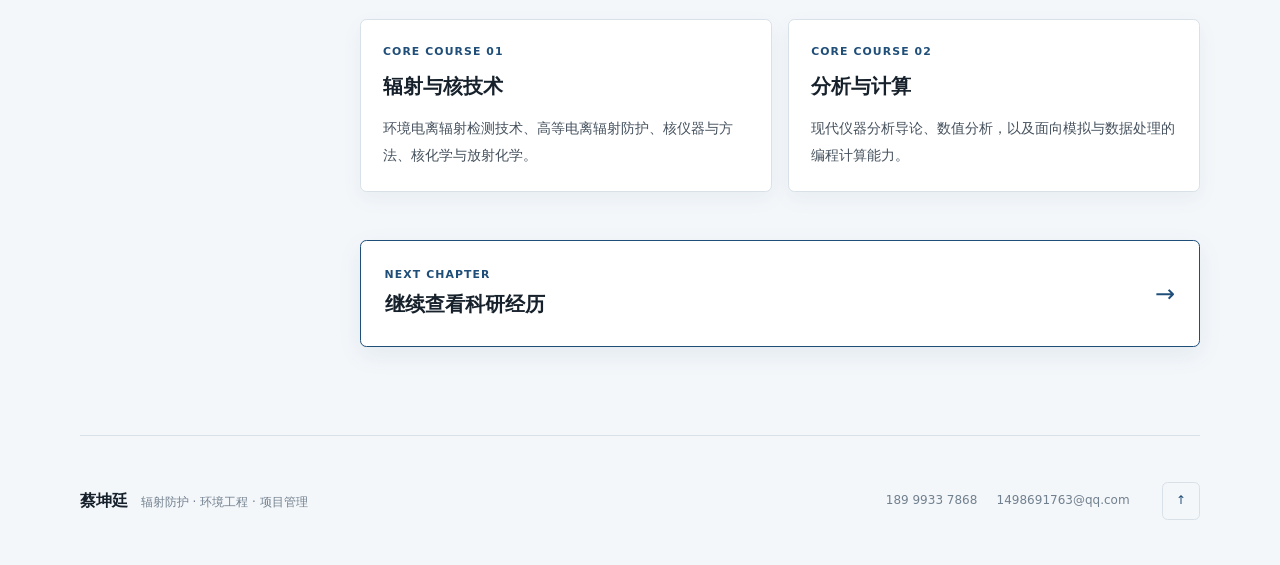
==== commit 39a47cbd: "Update contact details and education background, remove placeholders" ====
--- a/education.html
+++ b/education.html
@@ -27,8 +27,8 @@
       <aside class="section-aside"><div><p>ACADEMIC PATH</p><h2>专业基础<br>与学习路径</h2></div><a href="index.html">← 返回首页</a></aside>
       <div>
         <div class="timeline">
-          <article class="timeline-item"><time class="timeline-date">2024.09 — 2027.07</time><div class="timeline-body"><h3>中国原子能科学研究院</h3><h4>核安全与环境工程技术研究所 · 辐射防护及环境保护 · 工学硕士</h4><p>在汪传高研究员和刘禹含副研究员的指导下，研究核设施退役时等离子切割产生的放射性气溶胶。参与实验流程与方法设计，独立建立数学模型，并用 Python 分析数据、开发根据切割条件预测气溶胶特征的模拟软件。</p><p>同时参与与协和医院合作的钇-90核药项目，参与钇-89玻璃微球的生产和工艺改进，并使用 Geant4 模拟反应堆辐照过程，为辐照位置和时间的选择提供参考。</p><div class="tag-row"><span class="tag">放射性气溶胶</span><span class="tag">实验设计</span><span class="tag">Python 建模</span><span class="tag">Geant4</span></div><details class="supporting-details"><summary>了解院所背景</summary><p>中国原子能科学研究院创建于1950年，是我国核科学技术的重要科研基地。核安全与环境工程技术研究所于2024年由原核安全研究所和原退役治理工程技术中心重组成立，研究与服务领域包括核与辐射安全、核应急、退役治理及放射性废物处理等。</p></details><div class="entry-resources"><div class="resource-placeholder resource-image"><span>学习与科研图片</span><small>后续可添加照片或研究记录</small></div><div class="resource-placeholder resource-document"><span>相关证明材料</span><small>后续可添加证书、成绩或其他文档</small></div></div></div></article>
-          <article class="timeline-item"><time class="timeline-date">2019.09 — 2023.07</time><div class="timeline-body"><h3>北京化工大学</h3><h4>环境工程 · 工学学士</h4><p>学习水、固、气三类主要污染物的处理方法。本科期间在杨志宇副教授指导下研究电容除盐技术（CDI），独立研制用于电容除盐的厚碳电极；按实验测试，材料在亲水性、柔韧性和电化学稳定性方面表现良好。</p><div class="tag-row"><span class="tag">环境工程</span><span class="tag">电容除盐</span><span class="tag">碳电极</span></div><div class="media-gallery" aria-label="本科毕业设计图片"><figure><img src="assets/photos/cdi-carbon-electrode.jpg" alt="本科毕业设计研制的电容除盐厚碳电极实物" width="1504" height="1122" loading="lazy" decoding="async"><figcaption>本科毕业设计：电容除盐厚碳电极实物</figcaption></figure></div><details class="supporting-details"><summary>了解学校背景</summary><p>北京化工大学创办于1958年，是教育部直属的全国重点大学、国家“211工程”和“双一流”建设高校。</p></details><div class="entry-resources"><div class="resource-placeholder resource-document"><span>相关证明材料</span><small>后续可添加证书、成绩或其他文档</small></div></div></div></article>
+          <article class="timeline-item"><time class="timeline-date">2024.09 — 2027.07</time><div class="timeline-body"><h3>中国原子能科学研究院</h3><h4>核安全与环境工程技术研究所 · 辐射防护及环境保护 · 工学硕士</h4><p>在汪传高研究员和刘禹含副研究员的指导下，研究核设施退役时等离子切割产生的放射性气溶胶。参与实验流程与方法设计，独立建立数学模型，并用 Python 分析数据、开发根据切割条件预测气溶胶特征的模拟软件。</p><p>同时参与与协和医院合作的钇-90核药项目，参与钇-89玻璃微球的生产和工艺改进，并使用 Geant4 模拟反应堆辐照过程，为辐照位置和时间的选择提供参考。</p><div class="tag-row"><span class="tag">放射性气溶胶</span><span class="tag">实验设计</span><span class="tag">Python 建模</span><span class="tag">Geant4</span></div><details class="supporting-details"><summary>了解院所背景</summary><p>中国原子能科学研究院创建于1950年，前身为中国科学院近代物理研究所，是我国核科学技术的发祥地，也是基础性、前瞻性、先导性和工程性核科研综合基地。1958年，我国第一座重水反应堆和第一台回旋加速器在这里建成，标志着新中国进入原子能时代。原子能院曾为“两弹一艇”研制攻关作出贡献；在国家表彰的23位“两弹一星”功勋奖章获得者中，有7位曾在这里创建功勋。多家重要核科研和生产单位由此派生，原子能院因此被誉为我国核工业的“摇篮”。</p><p>核安全与环境工程技术研究所于2024年由原核安全研究所和原退役治理工程技术中心重组成立，相关研究工作已有六十余年积累。研究所面向核与辐射安全、核应急、核安保、退役和放射性废物治理等领域，开展科技创新、工程技术服务与设施平台建设；在辐射安全管理体系、环境辐射调查、核工业环境影响评价、辐射防护标准及退役治理等方向形成了研究成果。</p></details></div></article>
+          <article class="timeline-item"><time class="timeline-date">2019.09 — 2023.07</time><div class="timeline-body"><h3>北京化工大学</h3><h4>环境工程 · 工学学士</h4><p>学习水、固、气三类主要污染物的处理方法。本科期间在杨志宇副教授指导下研究电容除盐技术（CDI），独立研制用于电容除盐的厚碳电极；按实验测试，材料在亲水性、柔韧性和电化学稳定性方面表现良好。</p><div class="tag-row"><span class="tag">环境工程</span><span class="tag">电容除盐</span><span class="tag">碳电极</span></div><div class="media-gallery" aria-label="本科毕业设计图片"><figure><img src="assets/photos/cdi-carbon-electrode.jpg" alt="本科毕业设计研制的电容除盐厚碳电极实物" width="1504" height="1122" loading="lazy" decoding="async"><figcaption>本科毕业设计：电容除盐厚碳电极实物</figcaption></figure></div><details class="supporting-details"><summary>了解学校背景</summary><p>北京化工大学创办于1958年，原名北京化工学院，是新中国为培养尖端科学发展所需的高级化工技术人才而创建的高校。学校是教育部直属的全国重点大学，入选国家“211工程”“‘985’优势学科创新平台”和“双一流”建设行列，在化学、化工等领域具有深厚的教学与科研积累。</p></details></div></article>
         </div>
         <div class="skill-groups" style="margin-top:2rem">
           <article class="skill-group"><p>CORE COURSE 01</p><h3>辐射与核技术</h3><p>环境电离辐射检测技术、高等电离辐射防护、核仪器与方法、核化学与放射化学。</p></article>
--- a/styles.css
+++ b/styles.css
@@ -90,7 +90,10 @@
 .personal-summary { margin-top: 2rem; padding: 1.25rem 1.35rem; border-left: 3px solid rgba(255,255,255,.75); background: rgba(10,38,62,.25); }
 .personal-summary h2 { margin: 0 0 .45rem; font-size: 1rem; font-weight: 700; }
 .personal-summary p { margin: 0; color: rgba(255,255,255,.82); line-height: 1.9; }
-.contact-row { display: flex; flex-wrap: wrap; gap: .75rem 1.5rem; margin-top: 1.5rem; color: rgba(255,255,255,.84); font-size: .84rem; }
+.contact-row { display: grid; gap: .45rem; margin-top: 1.5rem; color: rgba(255,255,255,.84); font-size: .84rem; }
+.contact-row h2 { margin: 0 0 .15rem; color: #fff; font-size: .95rem; font-weight: 700; }
+.contact-row p { display: flex; flex-wrap: wrap; gap: .25rem 1rem; margin: 0; line-height: 1.7; }
+.contact-row p > span:first-child { flex: 0 0 2.5rem; color: rgba(255,255,255,.6); }
 .contact-row a:hover { color: #fff; text-decoration: underline; }
 
 .profile-section { position: relative; padding: 5.5rem 0; }
@@ -159,36 +162,6 @@
 .timeline-body p { margin: .85rem 0 0; color: var(--text); line-height: 1.9; }
 .tag-row { display: flex; flex-wrap: wrap; gap: .45rem; margin-top: 1rem; }
 .tag { padding: .2rem .65rem; border-radius: .2rem; background: var(--blue-light); color: var(--blue-dark); font-size: .7rem; font-weight: 700; }
-.entry-resources { display: grid; grid-template-columns: 1fr 1fr; gap: .65rem; margin-top: 1.15rem; }
-.resource-placeholder {
-  min-height: 76px;
-  display: grid;
-  grid-template-columns: 2.15rem 1fr;
-  grid-template-rows: auto auto;
-  column-gap: .75rem;
-  align-content: center;
-  padding: .8rem;
-  border: 1px dashed #b9c7d3;
-  border-radius: .35rem;
-  background: #f8fafc;
-}
-.resource-placeholder::before {
-  grid-row: 1 / 3;
-  width: 2.15rem;
-  height: 2.15rem;
-  display: grid;
-  place-items: center;
-  align-self: center;
-  border-radius: .25rem;
-  background: var(--blue-light);
-  color: var(--blue);
-  font-size: .72rem;
-  font-weight: 700;
-}
-.resource-image::before { content: "图"; }
-.resource-document::before { content: "文"; }
-.resource-placeholder span { color: var(--ink); font-size: .8rem; font-weight: 700; }
-.resource-placeholder small { color: var(--muted); font-size: .7rem; line-height: 1.45; }
 .media-gallery { position: relative; width: 100%; max-width: 100%; margin-top: 1.35rem; overflow: hidden; border-radius: .45rem; }
 .carousel-track { display: flex; align-items: stretch; gap: .85rem; transition: transform .55s ease; will-change: transform; }
 .media-gallery figure { flex: 0 0 50%; min-width: 0; margin: 0; overflow: hidden; border: 1px solid var(--line); border-radius: .4rem; background: #fff; opacity: .48; filter: blur(3px); transform: scale(.93); transition: opacity .55s ease, filter .55s ease, transform .55s ease; }
@@ -302,7 +275,6 @@
   .section-aside { align-items: start; flex-direction: column; gap: .8rem; }
   .metric-grid, .skill-groups { grid-template-columns: 1fr; }
   .timeline-item { grid-template-columns: 1fr; gap: .55rem; }
-  .entry-resources { grid-template-columns: 1fr; }
   .media-gallery figure { flex-basis: 74%; }
   .media-gallery img { height: 250px; }
   .media-gallery--document img { height: 390px; }
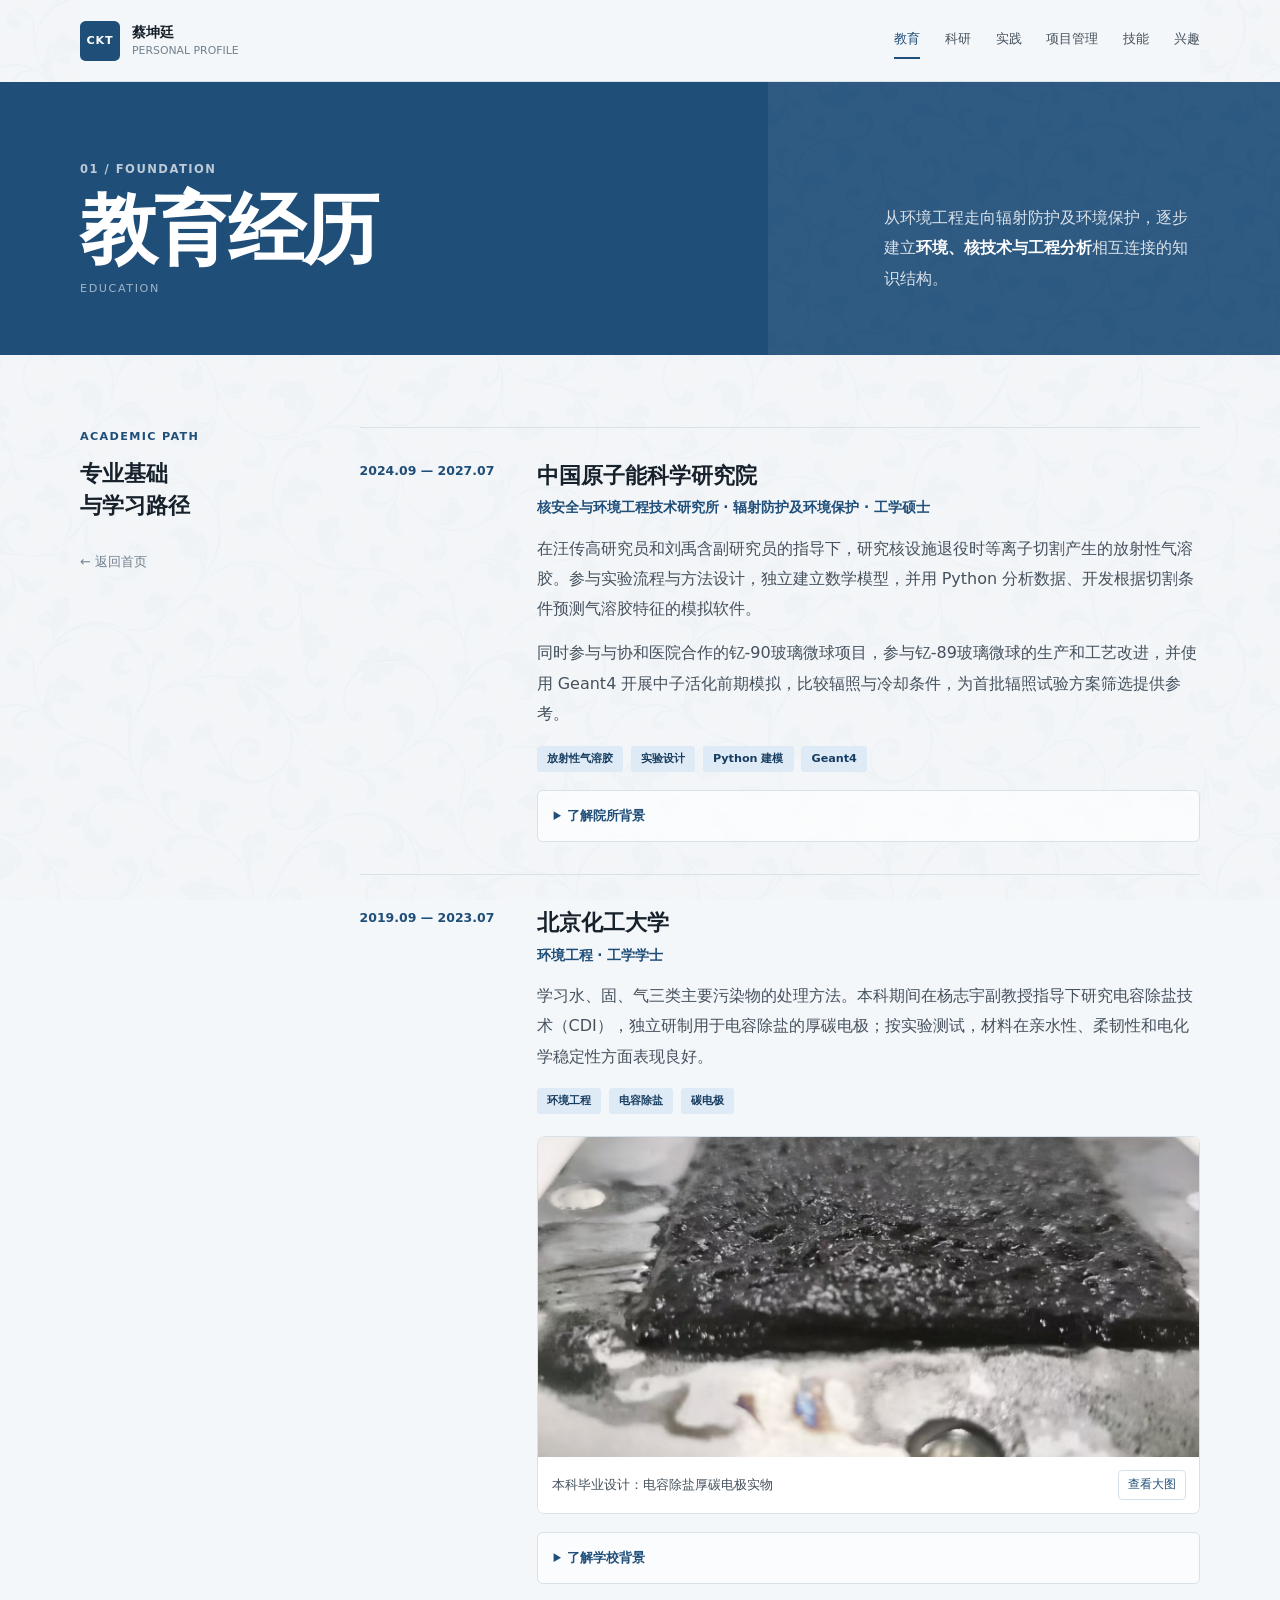
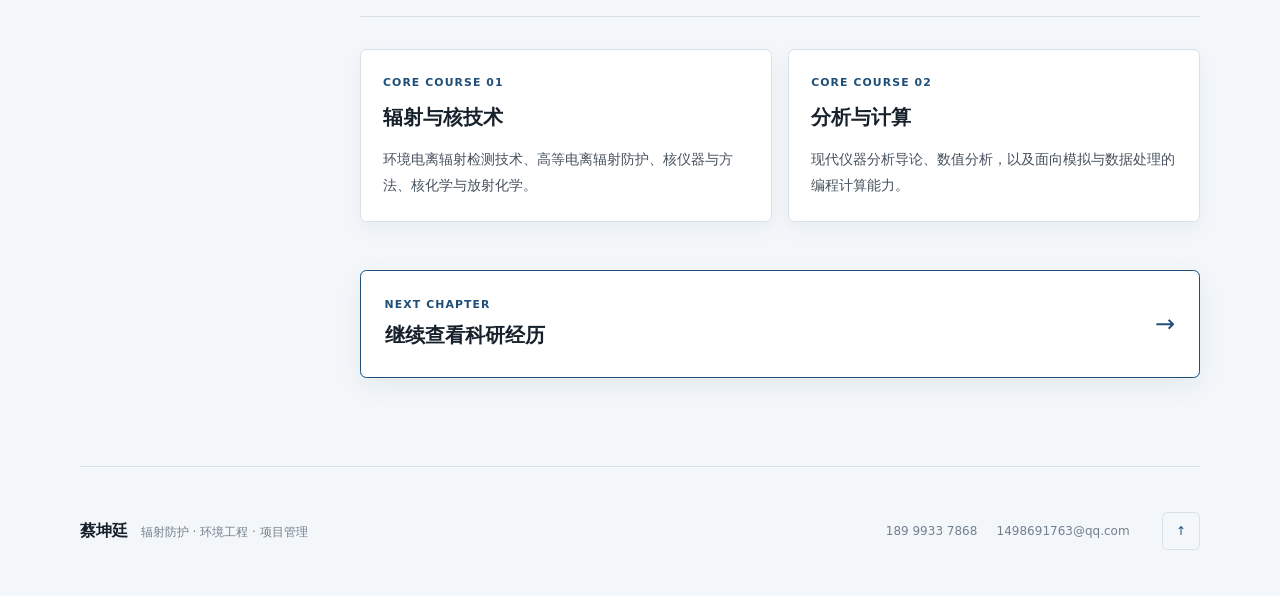
==== commit 9a0e036c: "Expand project experience and align profile and dates with latest resume" ====
--- a/education.html
+++ b/education.html
@@ -7,8 +7,8 @@
   <meta name="theme-color" content="#f6f9fc">
   <title>教育经历｜蔡坤廷</title>
   <link rel="icon" type="image/svg+xml" href="data:image/svg+xml,%3Csvg xmlns='http://www.w3.org/2000/svg' viewBox='0 0 64 64'%3E%3Crect width='64' height='64' rx='14' fill='%231F4E79'/%3E%3Cpath d='M18 17h28v7H26v9h17v7H26v7h20v7H18z' fill='white'/%3E%3C/svg%3E">
-<link rel="stylesheet" href="styles.css?v=4">
-<script src="script.js?v=3" defer></script>
+<link rel="stylesheet" href="styles.css?v=7">
+<script src="script.js?v=4" defer></script>
 </head>
 <body class="inner-page">
   <header class="site-header">
@@ -27,7 +27,7 @@
       <aside class="section-aside"><div><p>ACADEMIC PATH</p><h2>专业基础<br>与学习路径</h2></div><a href="index.html">← 返回首页</a></aside>
       <div>
         <div class="timeline">
-          <article class="timeline-item"><time class="timeline-date">2024.09 — 2027.07</time><div class="timeline-body"><h3>中国原子能科学研究院</h3><h4>核安全与环境工程技术研究所 · 辐射防护及环境保护 · 工学硕士</h4><p>在汪传高研究员和刘禹含副研究员的指导下，研究核设施退役时等离子切割产生的放射性气溶胶。参与实验流程与方法设计，独立建立数学模型，并用 Python 分析数据、开发根据切割条件预测气溶胶特征的模拟软件。</p><p>同时参与与协和医院合作的钇-90核药项目，参与钇-89玻璃微球的生产和工艺改进，并使用 Geant4 模拟反应堆辐照过程，为辐照位置和时间的选择提供参考。</p><div class="tag-row"><span class="tag">放射性气溶胶</span><span class="tag">实验设计</span><span class="tag">Python 建模</span><span class="tag">Geant4</span></div><details class="supporting-details"><summary>了解院所背景</summary><p>中国原子能科学研究院创建于1950年，前身为中国科学院近代物理研究所，是我国核科学技术的发祥地，也是基础性、前瞻性、先导性和工程性核科研综合基地。1958年，我国第一座重水反应堆和第一台回旋加速器在这里建成，标志着新中国进入原子能时代。原子能院曾为“两弹一艇”研制攻关作出贡献；在国家表彰的23位“两弹一星”功勋奖章获得者中，有7位曾在这里创建功勋。多家重要核科研和生产单位由此派生，原子能院因此被誉为我国核工业的“摇篮”。</p><p>核安全与环境工程技术研究所于2024年由原核安全研究所和原退役治理工程技术中心重组成立，相关研究工作已有六十余年积累。研究所面向核与辐射安全、核应急、核安保、退役和放射性废物治理等领域，开展科技创新、工程技术服务与设施平台建设；在辐射安全管理体系、环境辐射调查、核工业环境影响评价、辐射防护标准及退役治理等方向形成了研究成果。</p></details></div></article>
+          <article class="timeline-item"><time class="timeline-date">2024.09 — 2027.07</time><div class="timeline-body"><h3>中国原子能科学研究院</h3><h4>核安全与环境工程技术研究所 · 辐射防护及环境保护 · 工学硕士</h4><p>在汪传高研究员和刘禹含副研究员的指导下，研究核设施退役时等离子切割产生的放射性气溶胶。参与实验流程与方法设计，独立建立数学模型，并用 Python 分析数据、开发根据切割条件预测气溶胶特征的模拟软件。</p><p>同时参与与协和医院合作的钇-90玻璃微球项目，参与钇-89玻璃微球的生产和工艺改进，并使用 Geant4 开展中子活化前期模拟，比较辐照与冷却条件，为首批辐照试验方案筛选提供参考。</p><div class="tag-row"><span class="tag">放射性气溶胶</span><span class="tag">实验设计</span><span class="tag">Python 建模</span><span class="tag">Geant4</span></div><details class="supporting-details"><summary>了解院所背景</summary><p>中国原子能科学研究院创建于1950年，前身为中国科学院近代物理研究所，是我国核科学技术的发祥地，也是基础性、前瞻性、先导性和工程性核科研综合基地。1958年，我国第一座重水反应堆和第一台回旋加速器在这里建成，标志着新中国进入原子能时代。原子能院曾为“两弹一艇”研制攻关作出贡献；在国家表彰的23位“两弹一星”功勋奖章获得者中，有7位曾在这里创建功勋。多家重要核科研和生产单位由此派生，原子能院因此被誉为我国核工业的“摇篮”。</p><p>核安全与环境工程技术研究所于2024年由原核安全研究所和原退役治理工程技术中心重组成立，相关研究工作已有六十余年积累。研究所面向核与辐射安全、核应急、核安保、退役和放射性废物治理等领域，开展科技创新、工程技术服务与设施平台建设；在辐射安全管理体系、环境辐射调查、核工业环境影响评价、辐射防护标准及退役治理等方向形成了研究成果。</p></details></div></article>
           <article class="timeline-item"><time class="timeline-date">2019.09 — 2023.07</time><div class="timeline-body"><h3>北京化工大学</h3><h4>环境工程 · 工学学士</h4><p>学习水、固、气三类主要污染物的处理方法。本科期间在杨志宇副教授指导下研究电容除盐技术（CDI），独立研制用于电容除盐的厚碳电极；按实验测试，材料在亲水性、柔韧性和电化学稳定性方面表现良好。</p><div class="tag-row"><span class="tag">环境工程</span><span class="tag">电容除盐</span><span class="tag">碳电极</span></div><div class="media-gallery" aria-label="本科毕业设计图片"><figure><img src="assets/photos/cdi-carbon-electrode.jpg" alt="本科毕业设计研制的电容除盐厚碳电极实物" width="1504" height="1122" loading="lazy" decoding="async"><figcaption>本科毕业设计：电容除盐厚碳电极实物</figcaption></figure></div><details class="supporting-details"><summary>了解学校背景</summary><p>北京化工大学创办于1958年，原名北京化工学院，是新中国为培养尖端科学发展所需的高级化工技术人才而创建的高校。学校是教育部直属的全国重点大学，入选国家“211工程”“‘985’优势学科创新平台”和“双一流”建设行列，在化学、化工等领域具有深厚的教学与科研积累。</p></details></div></article>
         </div>
         <div class="skill-groups" style="margin-top:2rem">
--- a/styles.css
+++ b/styles.css
@@ -160,6 +160,14 @@
 .timeline-body h3 { margin: 0; font-size: 1.35rem; font-weight: 600; line-height: 1.5; }
 .timeline-body h4 { margin: .25rem 0 0; color: var(--blue); font-size: .85rem; font-weight: 700; }
 .timeline-body p { margin: .85rem 0 0; color: var(--text); line-height: 1.9; }
+.section-index { display: flex; flex-wrap: wrap; gap: .55rem .75rem; margin-bottom: 1.5rem; }
+.section-index a { padding: .4rem .7rem; border: 1px solid var(--line); border-radius: .25rem; background: rgba(255,255,255,.75); color: var(--blue); font-size: .78rem; }
+.section-index a:hover { border-color: var(--blue); background: var(--blue-light); }
+.timeline-item[id] { scroll-margin-top: 1.5rem; }
+.project-details { display: grid; gap: 1rem; margin: 1.35rem 0 0; }
+.project-details > div { display: grid; grid-template-columns: 4.5rem minmax(0, 1fr); gap: .8rem; padding-top: 1rem; border-top: 1px solid var(--line); }
+.project-details dt { color: var(--blue); font-size: .82rem; font-weight: 700; line-height: 1.9; }
+.project-details dd { margin: 0; color: var(--text); font-size: .91rem; line-height: 1.9; }
 .tag-row { display: flex; flex-wrap: wrap; gap: .45rem; margin-top: 1rem; }
 .tag { padding: .2rem .65rem; border-radius: .2rem; background: var(--blue-light); color: var(--blue-dark); font-size: .7rem; font-weight: 700; }
 .media-gallery { position: relative; width: 100%; max-width: 100%; margin-top: 1.35rem; overflow: hidden; border-radius: .45rem; }
@@ -170,6 +178,7 @@
 .media-gallery img { display: block; width: 100%; height: clamp(260px, 30vw, 320px); object-fit: cover; background: var(--blue-pale); cursor: zoom-in; transition: transform .2s ease; }
 .media-gallery img:hover { transform: scale(1.015); }
 .media-gallery--document img { height: clamp(350px, 48vw, 560px); object-fit: contain; }
+.media-gallery--technical img { height: clamp(300px, 34vw, 400px); object-fit: contain; background: #fff; }
 .media-gallery figcaption { display: flex; justify-content: space-between; align-items: center; gap: 1rem; min-height: 3.5rem; padding: .65rem .85rem; color: var(--text); font-size: .8rem; line-height: 1.5; }
 .gallery-open { flex: none; padding: .3rem .55rem; border: 1px solid var(--line); border-radius: .25rem; background: #fff; color: var(--blue); font-size: .74rem; cursor: pointer; }
 .gallery-open:hover { border-color: var(--blue); background: var(--blue-pale); }
@@ -275,9 +284,12 @@
   .section-aside { align-items: start; flex-direction: column; gap: .8rem; }
   .metric-grid, .skill-groups { grid-template-columns: 1fr; }
   .timeline-item { grid-template-columns: 1fr; gap: .55rem; }
+  .project-details > div { grid-template-columns: 1fr; gap: .25rem; }
+  .project-details dd { font-size: .9rem; }
   .media-gallery figure { flex-basis: 74%; }
   .media-gallery img { height: 250px; }
   .media-gallery--document img { height: 390px; }
+  .media-gallery--technical img { height: 290px; }
   .media-gallery figcaption { align-items: start; flex-direction: column; gap: .25rem; }
   .carousel-controls button { width: 2.2rem; height: 3rem; }
   .carousel-prev { left: .2rem; }
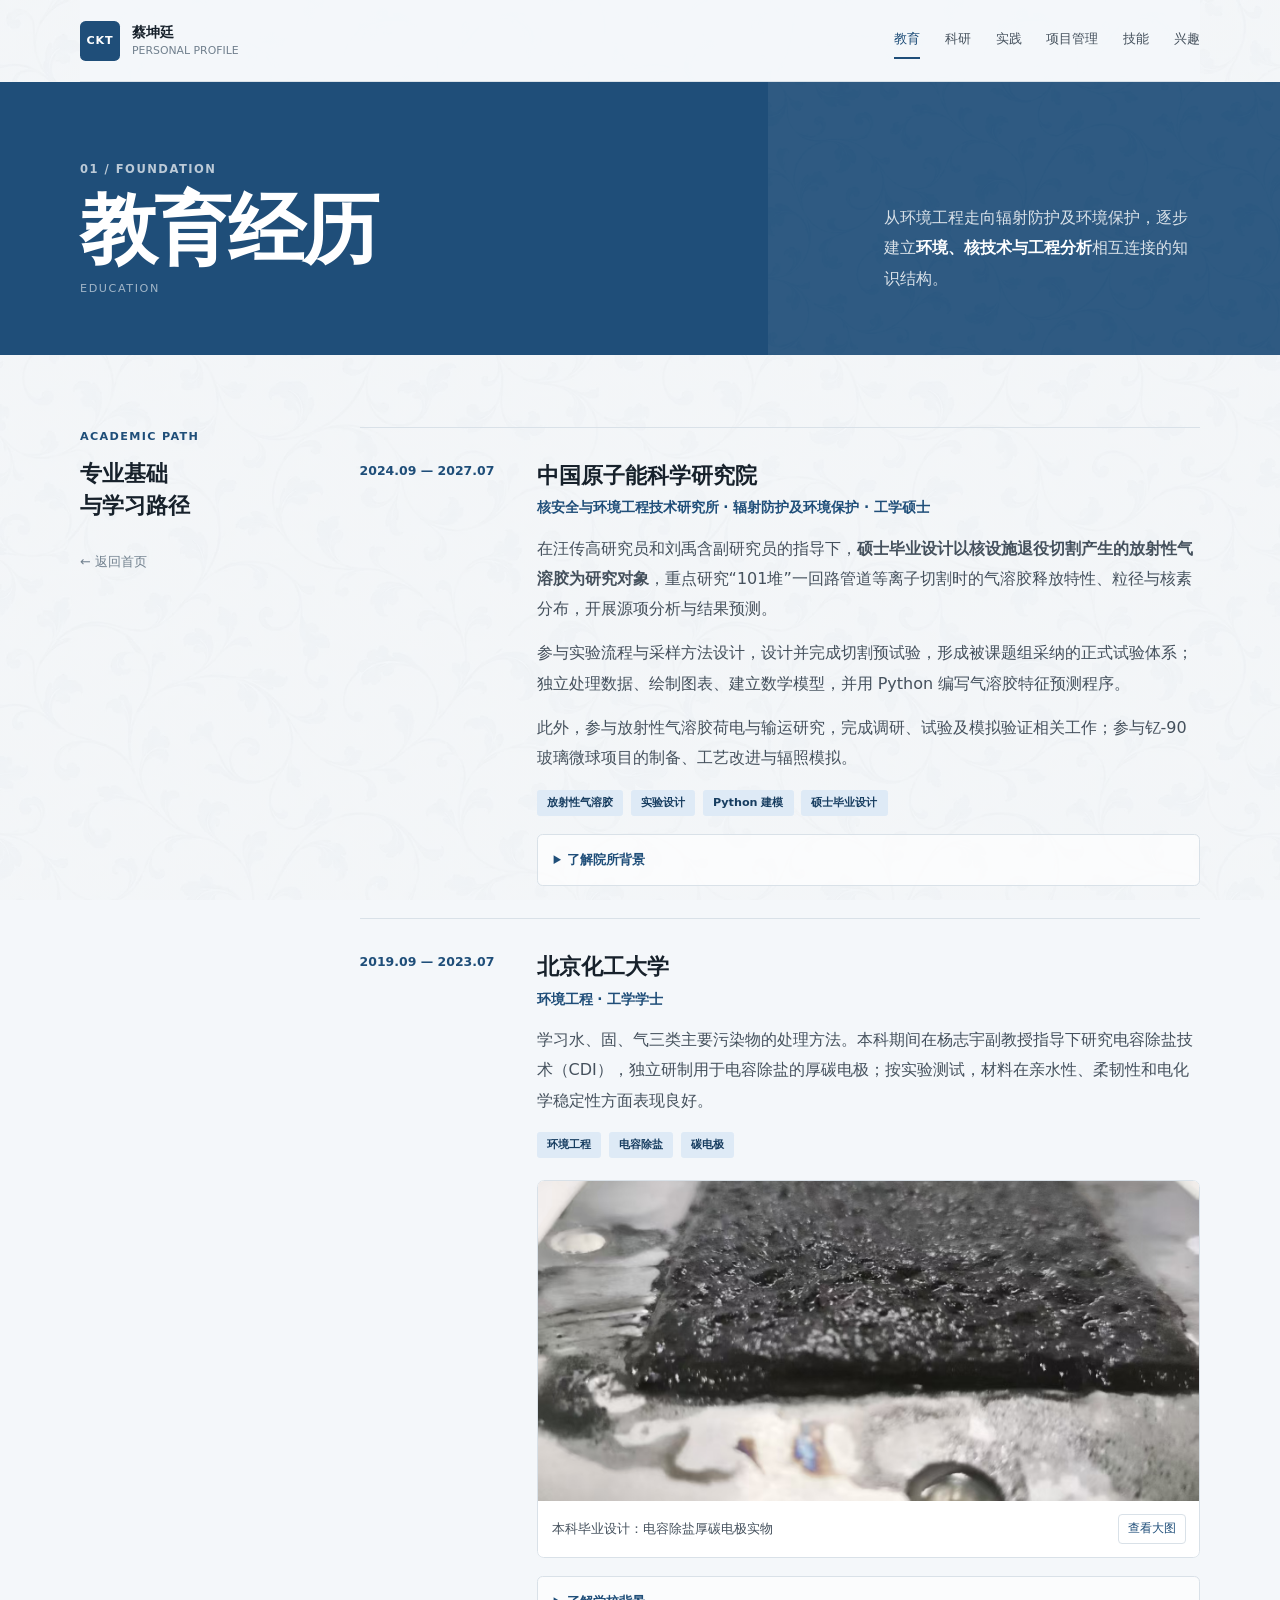
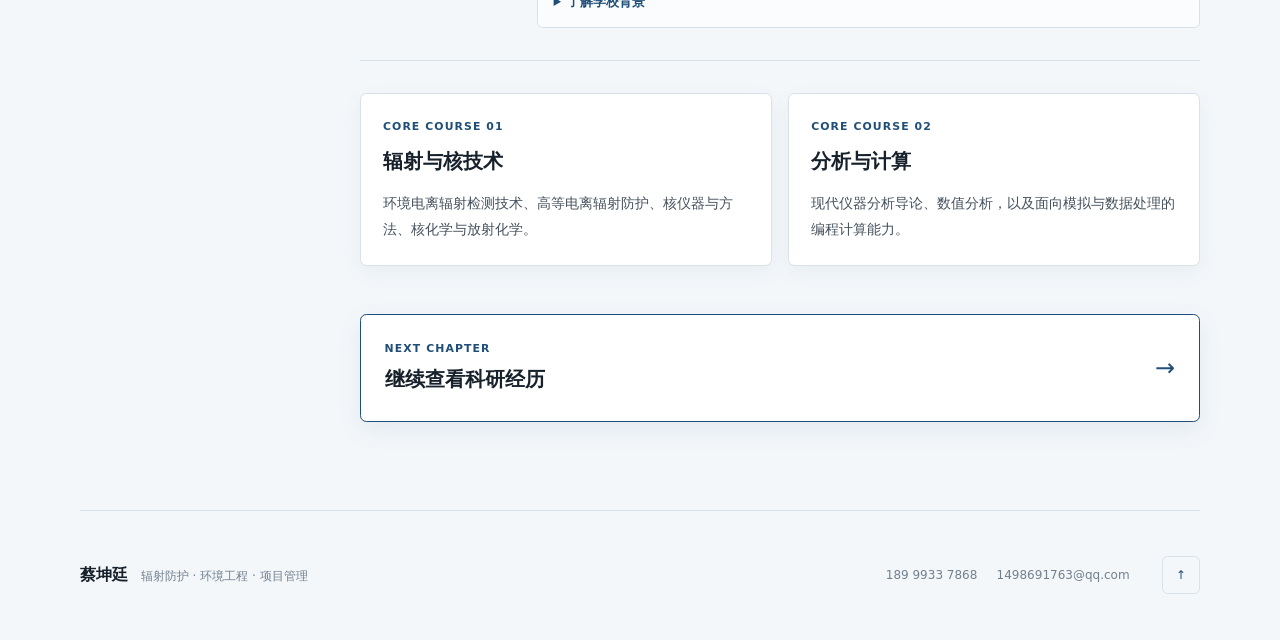
==== commit ee5eb216: "Clarify thesis focus and group project management into two sections" ====
--- a/education.html
+++ b/education.html
@@ -7,7 +7,7 @@
   <meta name="theme-color" content="#f6f9fc">
   <title>教育经历｜蔡坤廷</title>
   <link rel="icon" type="image/svg+xml" href="data:image/svg+xml,%3Csvg xmlns='http://www.w3.org/2000/svg' viewBox='0 0 64 64'%3E%3Crect width='64' height='64' rx='14' fill='%231F4E79'/%3E%3Cpath d='M18 17h28v7H26v9h17v7H26v7h20v7H18z' fill='white'/%3E%3C/svg%3E">
-<link rel="stylesheet" href="styles.css?v=7">
+<link rel="stylesheet" href="styles.css?v=8">
 <script src="script.js?v=4" defer></script>
 </head>
 <body class="inner-page">
@@ -27,7 +27,7 @@
       <aside class="section-aside"><div><p>ACADEMIC PATH</p><h2>专业基础<br>与学习路径</h2></div><a href="index.html">← 返回首页</a></aside>
       <div>
         <div class="timeline">
-          <article class="timeline-item"><time class="timeline-date">2024.09 — 2027.07</time><div class="timeline-body"><h3>中国原子能科学研究院</h3><h4>核安全与环境工程技术研究所 · 辐射防护及环境保护 · 工学硕士</h4><p>在汪传高研究员和刘禹含副研究员的指导下，研究核设施退役时等离子切割产生的放射性气溶胶。参与实验流程与方法设计，独立建立数学模型，并用 Python 分析数据、开发根据切割条件预测气溶胶特征的模拟软件。</p><p>同时参与与协和医院合作的钇-90玻璃微球项目，参与钇-89玻璃微球的生产和工艺改进，并使用 Geant4 开展中子活化前期模拟，比较辐照与冷却条件，为首批辐照试验方案筛选提供参考。</p><div class="tag-row"><span class="tag">放射性气溶胶</span><span class="tag">实验设计</span><span class="tag">Python 建模</span><span class="tag">Geant4</span></div><details class="supporting-details"><summary>了解院所背景</summary><p>中国原子能科学研究院创建于1950年，前身为中国科学院近代物理研究所，是我国核科学技术的发祥地，也是基础性、前瞻性、先导性和工程性核科研综合基地。1958年，我国第一座重水反应堆和第一台回旋加速器在这里建成，标志着新中国进入原子能时代。原子能院曾为“两弹一艇”研制攻关作出贡献；在国家表彰的23位“两弹一星”功勋奖章获得者中，有7位曾在这里创建功勋。多家重要核科研和生产单位由此派生，原子能院因此被誉为我国核工业的“摇篮”。</p><p>核安全与环境工程技术研究所于2024年由原核安全研究所和原退役治理工程技术中心重组成立，相关研究工作已有六十余年积累。研究所面向核与辐射安全、核应急、核安保、退役和放射性废物治理等领域，开展科技创新、工程技术服务与设施平台建设；在辐射安全管理体系、环境辐射调查、核工业环境影响评价、辐射防护标准及退役治理等方向形成了研究成果。</p></details></div></article>
+          <article class="timeline-item"><time class="timeline-date">2024.09 — 2027.07</time><div class="timeline-body"><h3>中国原子能科学研究院</h3><h4>核安全与环境工程技术研究所 · 辐射防护及环境保护 · 工学硕士</h4><p>在汪传高研究员和刘禹含副研究员的指导下，<strong>硕士毕业设计以核设施退役切割产生的放射性气溶胶为研究对象</strong>，重点研究“101堆”一回路管道等离子切割时的气溶胶释放特性、粒径与核素分布，开展源项分析与结果预测。</p><p>参与实验流程与采样方法设计，设计并完成切割预试验，形成被课题组采纳的正式试验体系；独立处理数据、绘制图表、建立数学模型，并用 Python 编写气溶胶特征预测程序。</p><p>此外，参与放射性气溶胶荷电与输运研究，完成调研、试验及模拟验证相关工作；参与钇-90玻璃微球项目的制备、工艺改进与辐照模拟。</p><div class="tag-row"><span class="tag">放射性气溶胶</span><span class="tag">实验设计</span><span class="tag">Python 建模</span><span class="tag">硕士毕业设计</span></div><details class="supporting-details"><summary>了解院所背景</summary><p>中国原子能科学研究院创建于1950年，前身为中国科学院近代物理研究所，是我国核科学技术的发祥地，也是基础性、前瞻性、先导性和工程性核科研综合基地。1958年，我国第一座重水反应堆和第一台回旋加速器在这里建成，标志着新中国进入原子能时代。原子能院曾为“两弹一艇”研制攻关作出贡献；在国家表彰的23位“两弹一星”功勋奖章获得者中，有7位曾在这里创建功勋。多家重要核科研和生产单位由此派生，原子能院因此被誉为我国核工业的“摇篮”。</p><p>核安全与环境工程技术研究所于2024年由原核安全研究所和原退役治理工程技术中心重组成立，相关研究工作已有六十余年积累。研究所面向核与辐射安全、核应急、核安保、退役和放射性废物治理等领域，开展科技创新、工程技术服务与设施平台建设；在辐射安全管理体系、环境辐射调查、核工业环境影响评价、辐射防护标准及退役治理等方向形成了研究成果。</p></details></div></article>
           <article class="timeline-item"><time class="timeline-date">2019.09 — 2023.07</time><div class="timeline-body"><h3>北京化工大学</h3><h4>环境工程 · 工学学士</h4><p>学习水、固、气三类主要污染物的处理方法。本科期间在杨志宇副教授指导下研究电容除盐技术（CDI），独立研制用于电容除盐的厚碳电极；按实验测试，材料在亲水性、柔韧性和电化学稳定性方面表现良好。</p><div class="tag-row"><span class="tag">环境工程</span><span class="tag">电容除盐</span><span class="tag">碳电极</span></div><div class="media-gallery" aria-label="本科毕业设计图片"><figure><img src="assets/photos/cdi-carbon-electrode.jpg" alt="本科毕业设计研制的电容除盐厚碳电极实物" width="1504" height="1122" loading="lazy" decoding="async"><figcaption>本科毕业设计：电容除盐厚碳电极实物</figcaption></figure></div><details class="supporting-details"><summary>了解学校背景</summary><p>北京化工大学创办于1958年，原名北京化工学院，是新中国为培养尖端科学发展所需的高级化工技术人才而创建的高校。学校是教育部直属的全国重点大学，入选国家“211工程”“‘985’优势学科创新平台”和“双一流”建设行列，在化学、化工等领域具有深厚的教学与科研积累。</p></details></div></article>
         </div>
         <div class="skill-groups" style="margin-top:2rem">
--- a/styles.css
+++ b/styles.css
@@ -168,6 +168,24 @@
 .project-details > div { display: grid; grid-template-columns: 4.5rem minmax(0, 1fr); gap: .8rem; padding-top: 1rem; border-top: 1px solid var(--line); }
 .project-details dt { color: var(--blue); font-size: .82rem; font-weight: 700; line-height: 1.9; }
 .project-details dd { margin: 0; color: var(--text); font-size: .91rem; line-height: 1.9; }
+.management-section { padding-top: 1.6rem; border-top: 1px solid var(--line); scroll-margin-top: 1.5rem; }
+.management-section + .management-section { margin-top: 3rem; }
+.management-heading { display: flex; align-items: end; justify-content: space-between; gap: 1rem; }
+.management-heading .page-kicker { margin-bottom: .4rem; color: var(--blue); }
+.management-heading h3 { margin: 0; color: var(--ink); font-size: 1.7rem; font-weight: 600; }
+.management-period { flex: none; margin: 0 0 .3rem; color: var(--blue); font-size: .78rem; font-weight: 700; }
+.management-intro { margin: 1rem 0 1.5rem; color: var(--text); font-size: .93rem; line-height: 1.9; }
+.proposal-grid { display: grid; grid-template-columns: repeat(3, minmax(0, 1fr)); align-items: start; gap: 1rem; }
+.proposal-card { min-width: 0; padding: 1.2rem; border: 1px solid var(--line); border-top: 3px solid var(--blue); border-radius: .4rem; background: #fff; box-shadow: 0 7px 20px rgba(31,78,121,.06); scroll-margin-top: 1.5rem; }
+.proposal-card .proposal-kicker { margin: 0 0 .55rem; color: var(--muted); font-size: .7rem; }
+.proposal-card h4 { margin: 0; color: var(--ink); font-size: 1.08rem; line-height: 1.5; }
+.proposal-card > p:not(.proposal-kicker) { margin: .7rem 0 0; color: var(--text); font-size: .86rem; line-height: 1.85; }
+.proposal-facts { display: grid; gap: .9rem; margin: 1rem 0 0; }
+.proposal-facts > div { padding-top: .8rem; border-top: 1px solid var(--line); }
+.proposal-facts dt { margin-bottom: .25rem; color: var(--blue); font-size: .76rem; font-weight: 700; }
+.proposal-facts dd { margin: 0; color: var(--text); font-size: .84rem; line-height: 1.85; }
+.proposal-card .supporting-details { padding: .7rem; }
+.proposal-card .supporting-details p { color: var(--text); font-size: .82rem; line-height: 1.85; }
 .tag-row { display: flex; flex-wrap: wrap; gap: .45rem; margin-top: 1rem; }
 .tag { padding: .2rem .65rem; border-radius: .2rem; background: var(--blue-light); color: var(--blue-dark); font-size: .7rem; font-weight: 700; }
 .media-gallery { position: relative; width: 100%; max-width: 100%; margin-top: 1.35rem; overflow: hidden; border-radius: .45rem; }
@@ -243,6 +261,10 @@
 :focus-visible { outline: 2px solid var(--blue); outline-offset: 3px; }
 @media (prefers-reduced-motion: reduce) { *, *::before, *::after { scroll-behavior: auto !important; } }
 
+@media (max-width: 1100px) {
+  .proposal-grid { grid-template-columns: 1fr; }
+}
+
 @media (max-width: 900px) {
   :root { --shell: min(100% - 36px, 740px); }
   .site-header { min-height: 76px; }
@@ -286,6 +308,7 @@
   .timeline-item { grid-template-columns: 1fr; gap: .55rem; }
   .project-details > div { grid-template-columns: 1fr; gap: .25rem; }
   .project-details dd { font-size: .9rem; }
+  .management-heading { align-items: start; flex-direction: column; gap: .35rem; }
   .media-gallery figure { flex-basis: 74%; }
   .media-gallery img { height: 250px; }
   .media-gallery--document img { height: 390px; }
